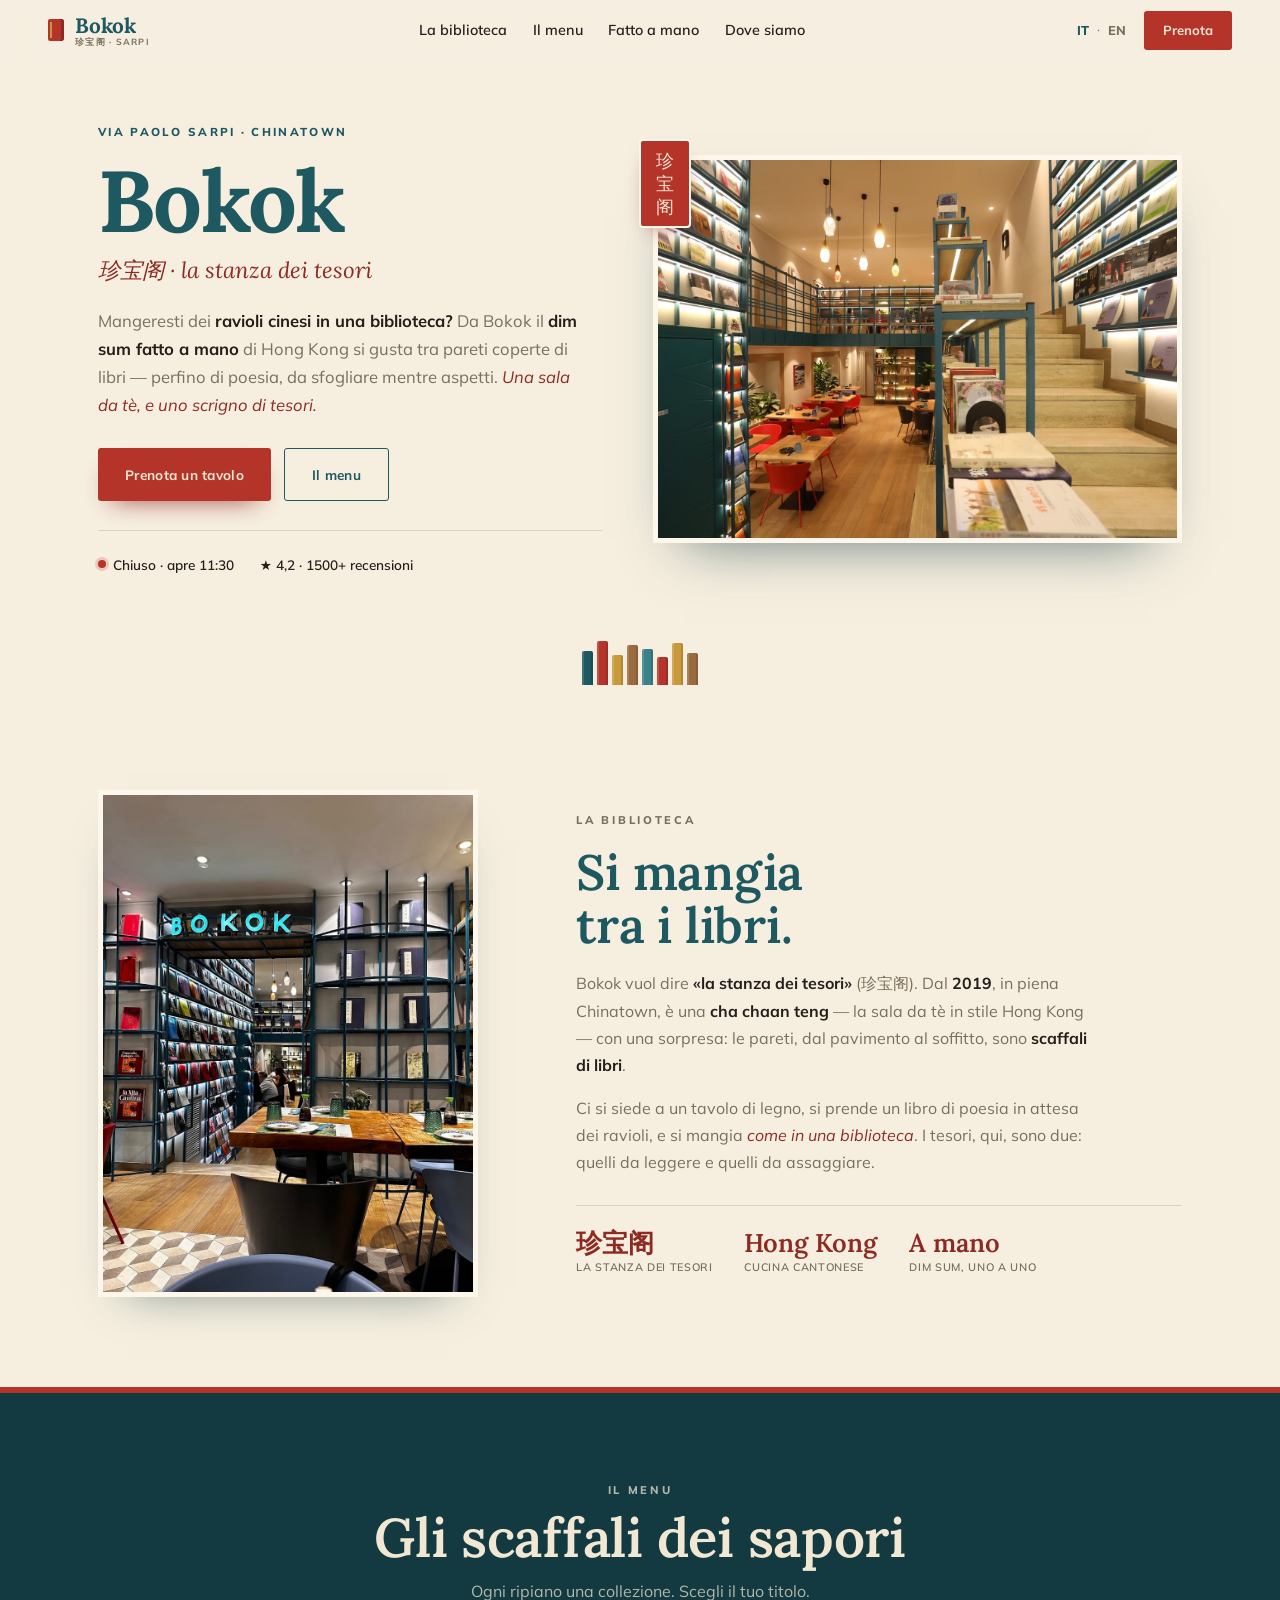
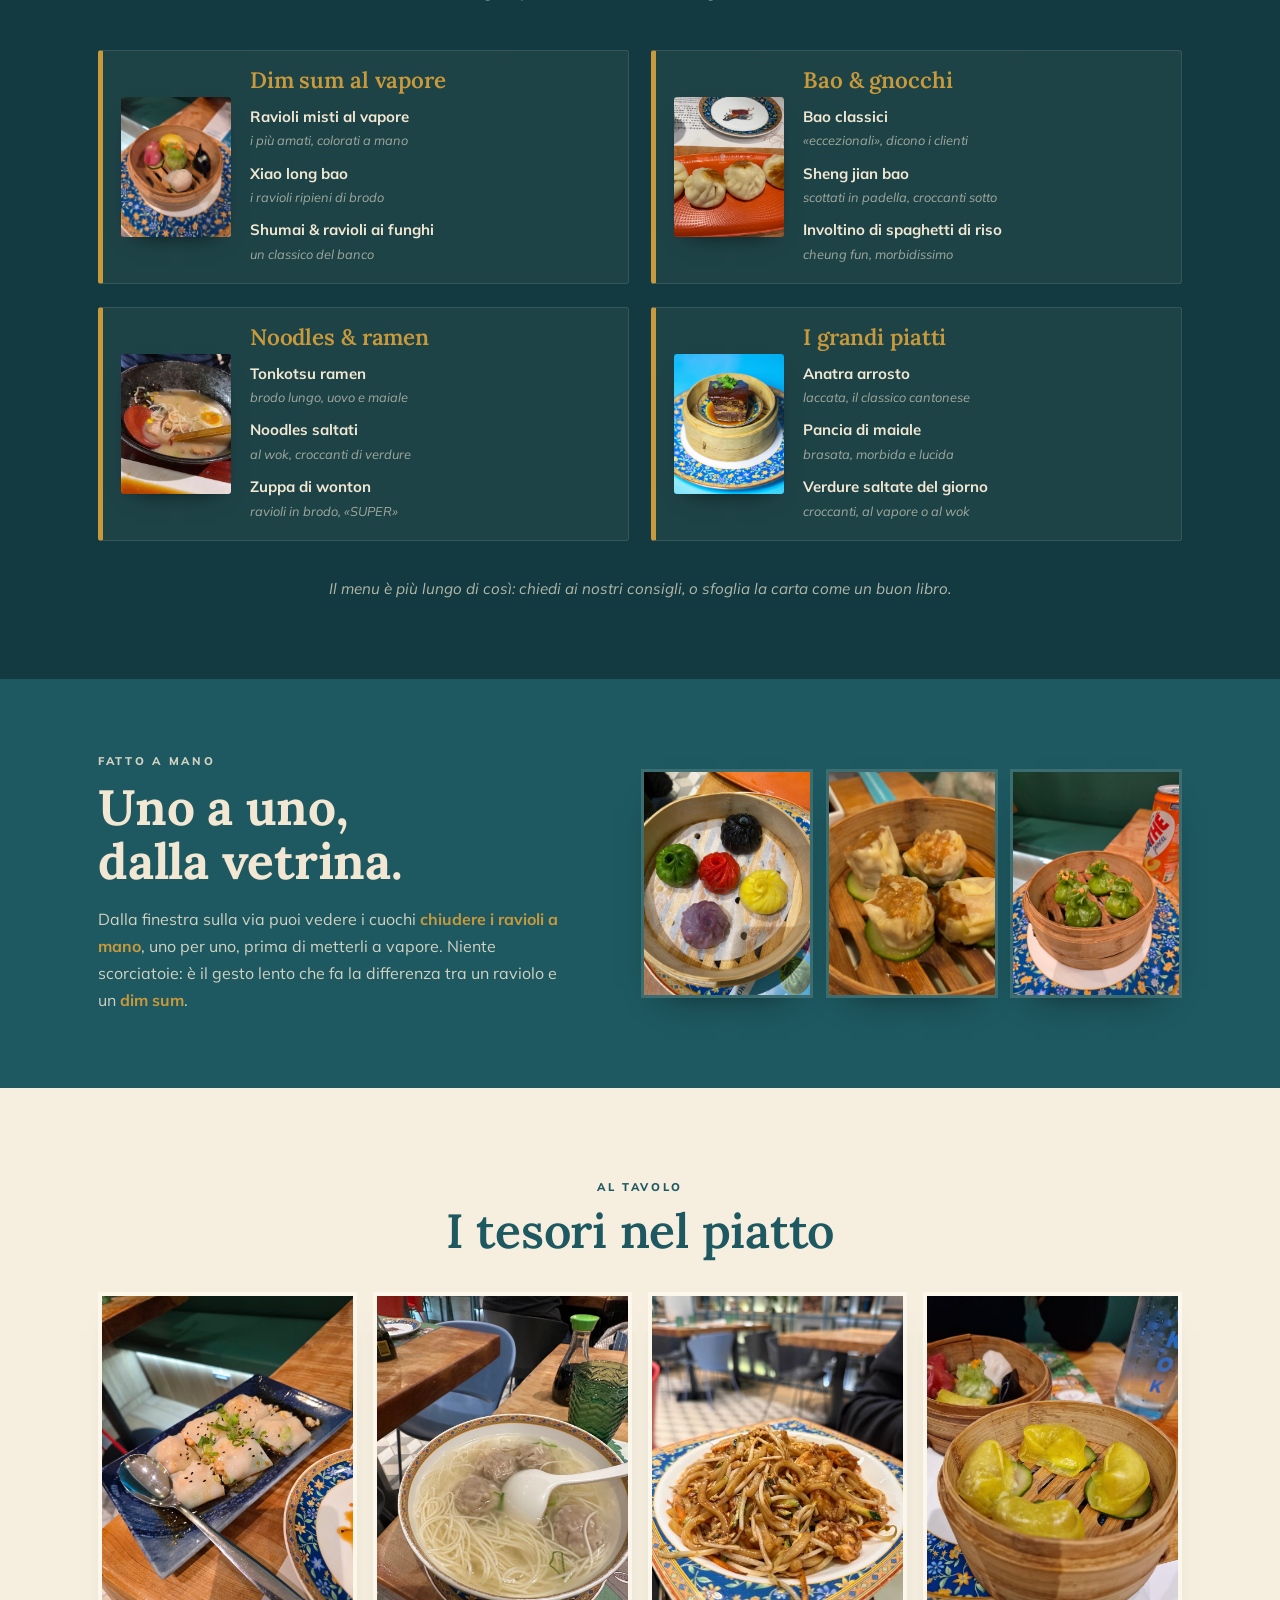
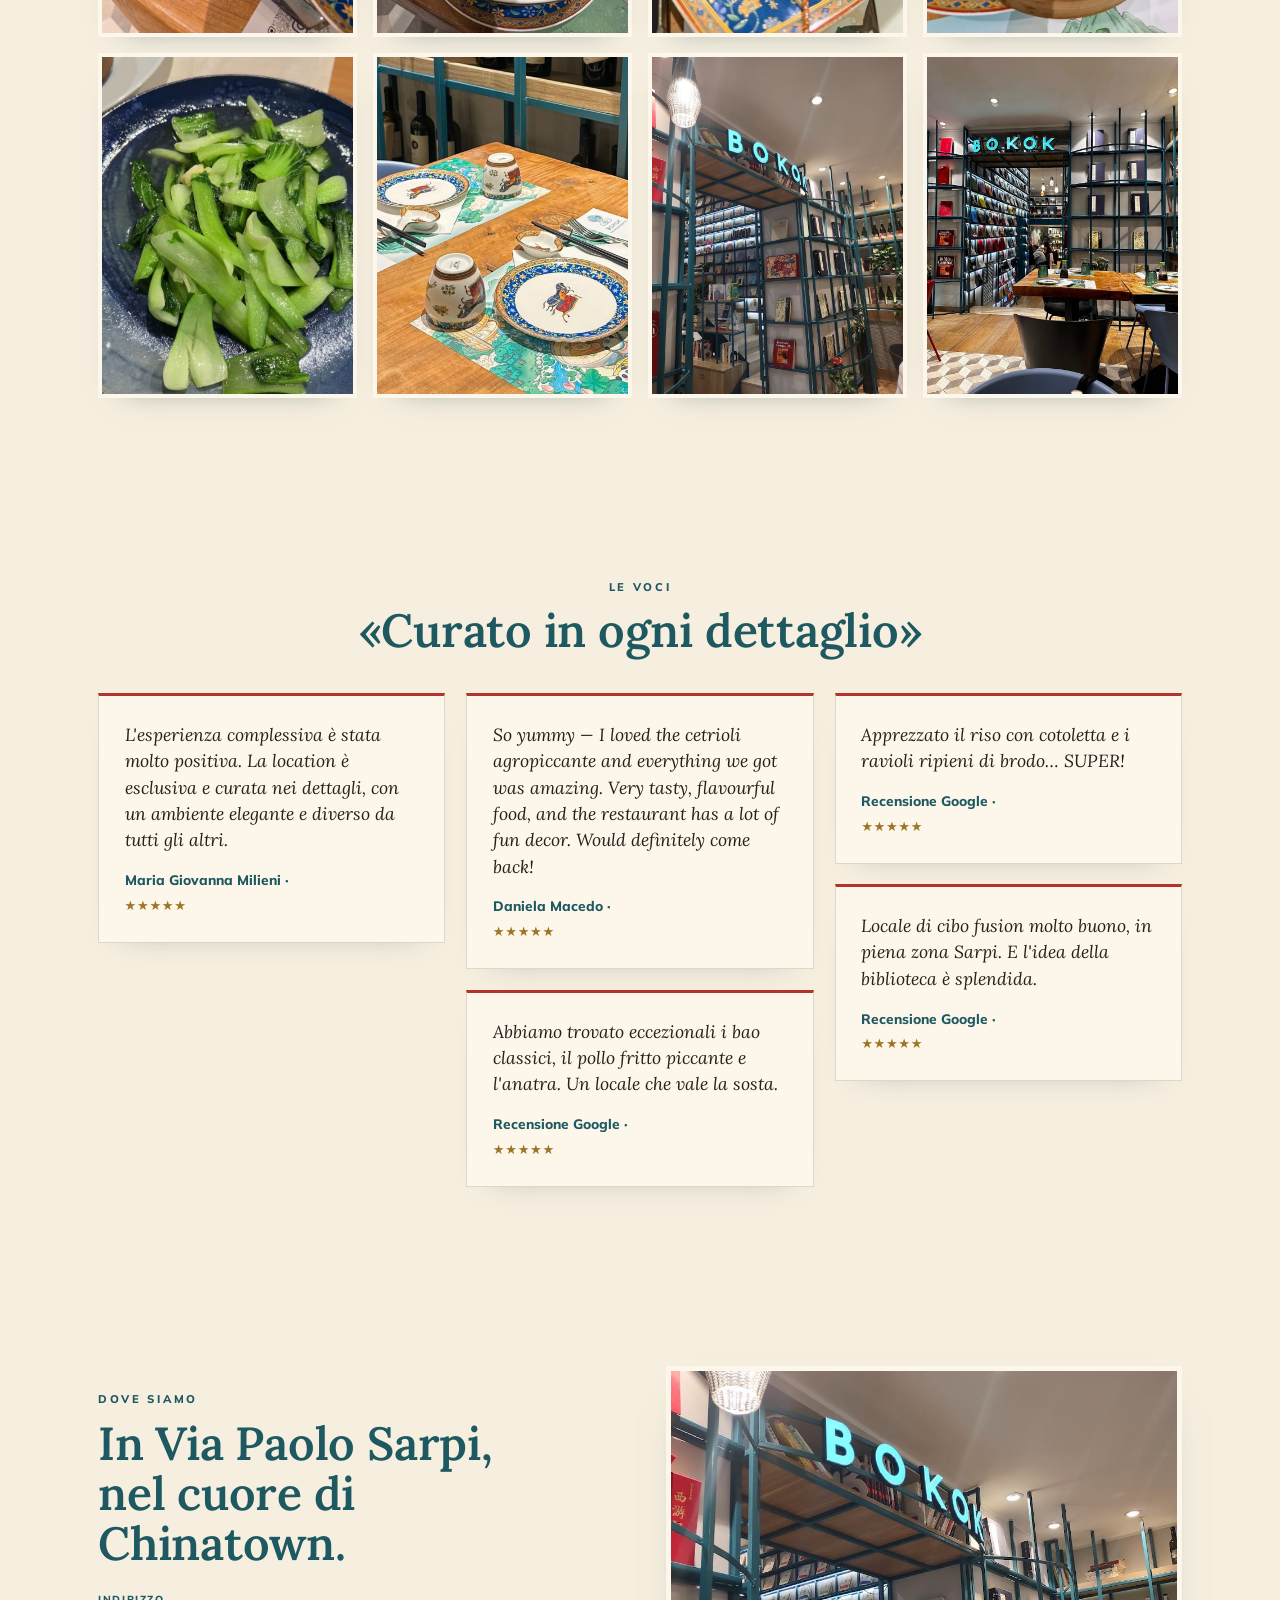
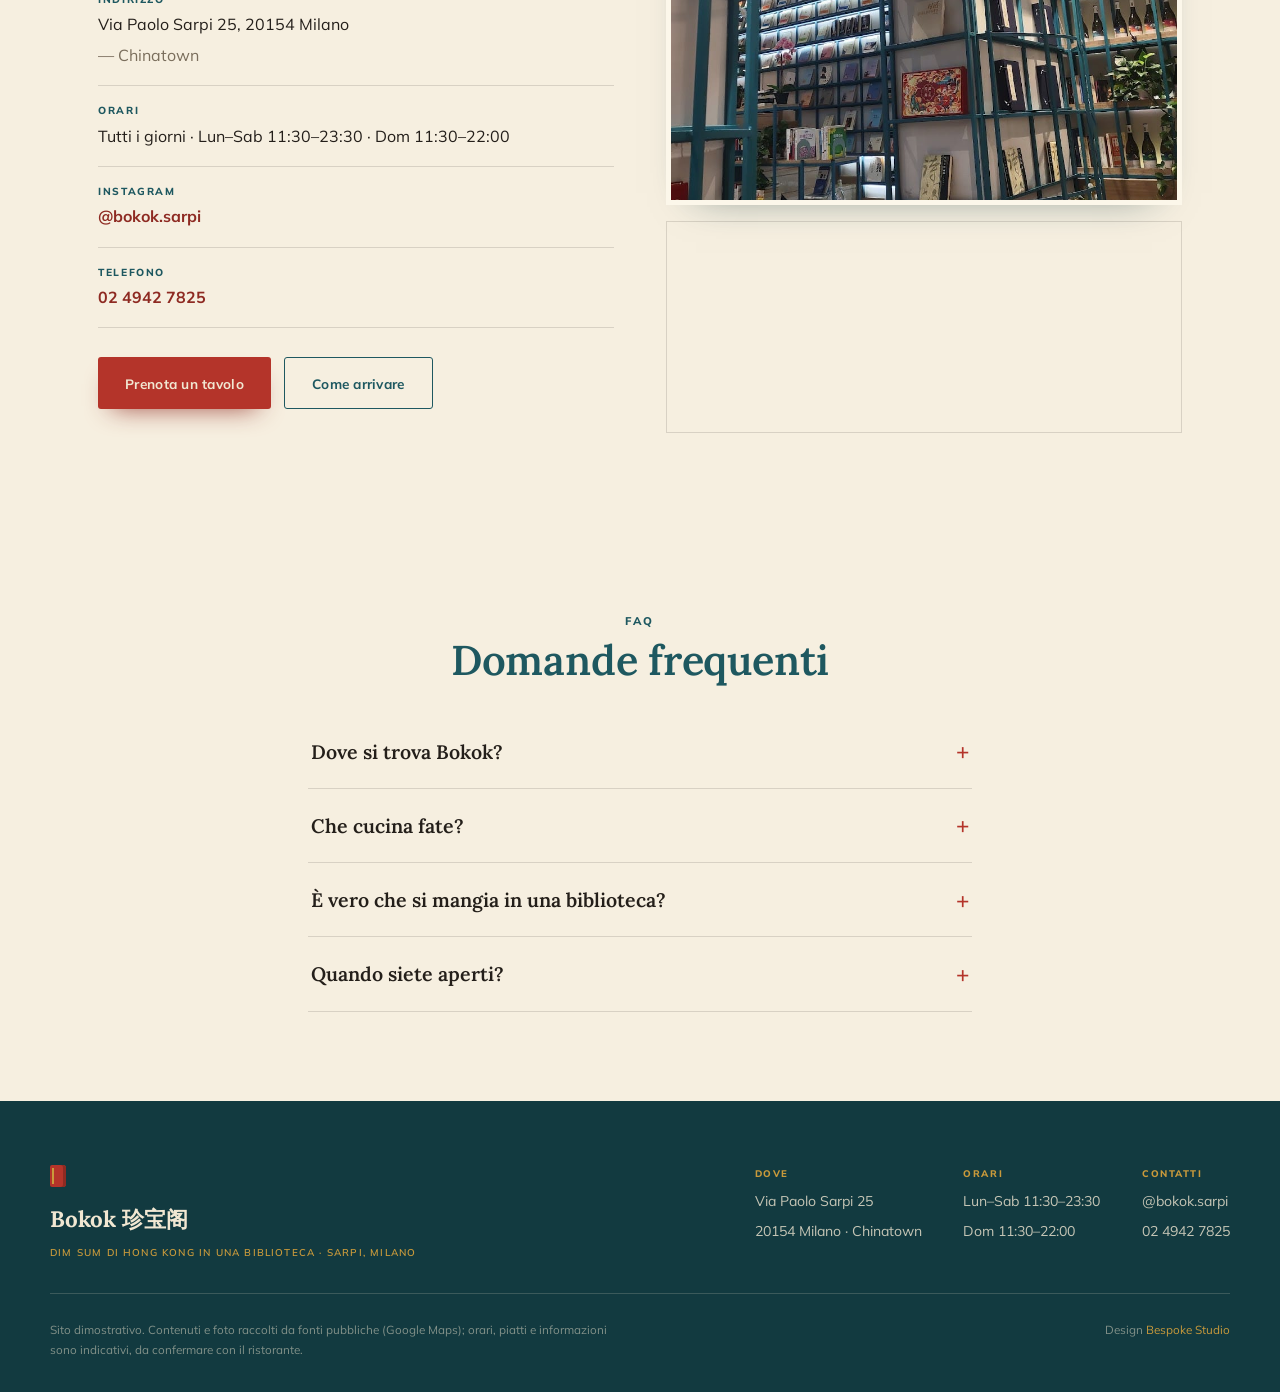
==== index.html @ e4d0f1ed "Bokok — Hong Kong dim sum in a library, Sarpi Chinatown" ====
<!DOCTYPE html>
<html lang="it">
<head>
<meta charset="UTF-8" />
<meta name="viewport" content="width=device-width, initial-scale=1.0" />
<title>Bokok — dim sum di Hong Kong in una biblioteca · Milano Sarpi</title>
<meta name="description" content="Bokok, la stanza dei tesori (珍宝阁): dim sum fatto a mano di Hong Kong in una biblioteca, in Via Paolo Sarpi 25, a Milano. Ravioli al vapore, bao, noodles, ramen, anatra arrosto e i grandi classici cantonesi, tra pareti di libri. Cha chaan teng in Chinatown." />
<link rel="canonical" href="https://rotenzark.github.io/bokok/" />
<meta name="theme-color" content="#1E5860" />
<meta property="og:type" content="restaurant.restaurant" />
<meta property="og:site_name" content="Bokok" />
<meta property="og:title" content="Bokok — dim sum di Hong Kong in una biblioteca" />
<meta property="og:description" content="La stanza dei tesori (珍宝阁): dim sum fatto a mano di Hong Kong tra pareti di libri, in Via Paolo Sarpi, Milano. Ravioli al vapore, bao, noodles, ramen." />
<meta property="og:image" content="https://rotenzark.github.io/bokok/img/og-image.jpg" />
<meta property="og:url" content="https://rotenzark.github.io/bokok/" />
<meta property="og:locale" content="it_IT" />
<meta property="og:locale:alternate" content="en_US" />
<meta name="twitter:card" content="summary_large_image" />
<meta name="twitter:title" content="Bokok — Sarpi, Milano" />
<meta name="twitter:description" content="Dim sum fatto a mano di Hong Kong in una biblioteca. Via Paolo Sarpi, Milano." />
<meta name="twitter:image" content="https://rotenzark.github.io/bokok/img/og-image.jpg" />
<link rel="icon" href="img/favicon.svg" type="image/svg+xml" />
<link rel="icon" href="img/favicon-32.png" sizes="32x32" type="image/png" />
<link rel="apple-touch-icon" href="img/apple-touch-icon.png" />
<link rel="preconnect" href="https://fonts.googleapis.com" />
<link rel="preconnect" href="https://fonts.gstatic.com" crossorigin />
<link href="https://fonts.googleapis.com/css2?family=Lora:ital,wght@0,400;0,500;0,600;0,700;1,400;1,500&family=Mulish:ital,wght@0,400;0,500;0,600;0,700;0,800;1,400&display=swap" rel="stylesheet" />
<link rel="stylesheet" href="css/styles.css?v=1" />
<script type="application/ld+json">
{
  "@context": "https://schema.org", "@type": "Restaurant",
  "name": "Bokok",
  "description": "Cha chaan teng — sala da tè in stile Hong Kong — nel cuore di Chinatown a Milano: dim sum fatto a mano, ravioli al vapore, bao, noodles, ramen, anatra arrosto e classici cantonesi, serviti in una sala-biblioteca con le pareti coperte di libri.",
  "url": "https://rotenzark.github.io/bokok/",
  "telephone": "+39024942 7825", "priceRange": "€€",
  "servesCuisine": ["Cantonese", "Hong Kong", "Cinese", "Dim sum"],
  "image": "https://rotenzark.github.io/bokok/img/biblioteca.jpg",
  "address": { "@type": "PostalAddress", "streetAddress": "Via Paolo Sarpi 25", "addressLocality": "Milano", "postalCode": "20154", "addressCountry": "IT" },
  "geo": { "@type": "GeoCoordinates", "latitude": 45.4813545, "longitude": 9.1761329 },
  "aggregateRating": { "@type": "AggregateRating", "ratingValue": "4.2", "reviewCount": "1537" },
  "foundingDate": "2019",
  "openingHoursSpecification": [
    { "@type": "OpeningHoursSpecification", "dayOfWeek": ["Monday","Tuesday","Wednesday","Thursday","Friday","Saturday"], "opens": "11:30", "closes": "23:30" },
    { "@type": "OpeningHoursSpecification", "dayOfWeek": "Sunday", "opens": "11:30", "closes": "22:00" }
  ],
  "sameAs": ["https://www.instagram.com/bokok.sarpi/", "https://www.facebook.com/bokok.sarpi/"]
}
</script>
<script type="application/ld+json">
{
  "@context": "https://schema.org", "@type": "FAQPage",
  "mainEntity": [
    { "@type": "Question", "name": "Dove si trova Bokok?", "acceptedAnswer": { "@type": "Answer", "text": "In Via Paolo Sarpi 25, nel cuore di Chinatown a Milano. La sala è una biblioteca: le pareti sono coperte di libri." } },
    { "@type": "Question", "name": "Che cucina fate?", "acceptedAnswer": { "@type": "Answer", "text": "Cucina di Hong Kong e cantonese: dim sum fatto a mano, ravioli al vapore, bao, noodles, ramen, involtini di spaghetti di riso, anatra arrosto e i grandi classici." } },
    { "@type": "Question", "name": "È vero che si mangia in una biblioteca?", "acceptedAnswer": { "@type": "Answer", "text": "Sì: Bokok è «la stanza dei tesori» (珍宝阁), una sala da tè in stile Hong Kong con le pareti coperte di libri, anche di poesia, da sfogliare mentre si aspetta." } },
    { "@type": "Question", "name": "Quando siete aperti?", "acceptedAnswer": { "@type": "Answer", "text": "Tutti i giorni con orario continuato: da lunedì a sabato 11:30–23:30, domenica 11:30–22:00. Si può prenotare." } }
  ]
}
</script>
</head>
<body>

<div id="intro" aria-hidden="true">
  <div class="intro-mark">
    <span class="spines" aria-hidden="true"><i></i><i></i><i></i><i></i><i></i></span>
    <span class="intro-name">Bokok</span>
    <span class="intro-sub">珍宝阁 · la stanza dei tesori</span>
  </div>
  <button id="intro-skip" data-i18n="intro.skip">Entra →</button>
</div>

<header id="site-header">
  <a href="#top" class="brand" aria-label="Bokok — home">
    <span class="brand-book" aria-hidden="true"></span>
    <span class="brand-txt"><b>Bokok</b><i data-i18n="brand.sub">珍宝阁 · Sarpi</i></span>
  </a>
  <nav class="nav" aria-label="Navigazione">
    <a href="#storia" data-i18n="nav.storia">La biblioteca</a>
    <a href="#menu" data-i18n="nav.menu">Il menu</a>
    <a href="#mano" data-i18n="nav.mano">Fatto a mano</a>
    <a href="#dove" data-i18n="nav.dove">Dove siamo</a>
  </nav>
  <div class="head-actions">
    <div class="lang" role="group" aria-label="Lingua"><button data-lang="it" class="active">IT</button><span>·</span><button data-lang="en">EN</button></div>
    <a class="btn-book" href="tel:+390249427825"><span data-i18n="cta.book">Prenota</span></a>
    <button id="burger" aria-label="Menu" aria-expanded="false"><span></span><span></span><span></span></button>
  </div>
</header>

<!-- HERO -->
<section id="top" class="hero">
  <div class="hero-copy">
    <p class="eyebrow reveal" data-i18n="hero.eyebrow">Via Paolo Sarpi · Chinatown</p>
    <h1 class="hero-title reveal reveal-d1">Bokok</h1>
    <p class="hero-tag reveal reveal-d1" data-i18n="hero.tag">珍宝阁 · la stanza dei tesori</p>
    <p class="hero-sub reveal reveal-d2" data-i18n="hero.sub">Mangeresti dei <b>ravioli cinesi in una biblioteca?</b> Da Bokok il <b>dim sum fatto a mano</b> di Hong Kong si gusta tra pareti coperte di libri — perfino di poesia, da sfogliare mentre aspetti. <em>Una sala da tè, e uno scrigno di tesori.</em></p>
    <div class="hero-cta reveal reveal-d3">
      <a class="btn btn-solid" href="tel:+390249427825" data-i18n="hero.cta1">Prenota un tavolo</a>
      <a class="btn btn-line" href="#menu" data-i18n="hero.cta2">Il menu</a>
    </div>
    <div class="hero-facts reveal reveal-d3">
      <span class="hf-live"><span id="live-dot"></span> <span id="live-text" data-i18n="hero.live">Controllo orari…</span></span>
      <span data-i18n="hero.f2">★ 4,2 · 1500+ recensioni</span>
    </div>
  </div>
  <div class="hero-media reveal reveal-d2">
    <figure class="hero-photo"><img src="img/biblioteca.jpg" alt="La sala-biblioteca di Bokok, con le pareti coperte di libri" width="1600" height="1067" fetchpriority="high" /></figure>
    <span class="hero-seal" aria-hidden="true">珍<br>宝<br>阁</span>
  </div>
</section>

<div class="spine-rule" aria-hidden="true"><i style="--c:var(--teal);--h:34px"></i><i style="--c:var(--red);--h:44px"></i><i style="--c:var(--gold);--h:30px"></i><i style="--c:var(--wood);--h:40px"></i><i style="--c:var(--teal-lt);--h:36px"></i><i style="--c:var(--red);--h:28px"></i><i style="--c:var(--gold);--h:42px"></i><i style="--c:var(--wood);--h:32px"></i></div>

<!-- STORIA -->
<section id="storia" class="section storia">
  <figure class="storia-photo reveal"><img src="img/sala.jpg" alt="Gli scaffali di libri della sala Bokok" width="900" height="1200" loading="lazy" /></figure>
  <div class="storia-copy reveal reveal-d1">
    <p class="kicker" data-i18n="storia.kicker">La biblioteca</p>
    <h2 data-i18n="storia.h2">Si mangia<br>tra i libri.</h2>
    <p data-i18n="storia.p1">Bokok vuol dire <b>«la stanza dei tesori»</b> (珍宝阁). Dal <b>2019</b>, in piena Chinatown, è una <b>cha chaan teng</b> — la sala da tè in stile Hong Kong — con una sorpresa: le pareti, dal pavimento al soffitto, sono <b>scaffali di libri</b>.</p>
    <p data-i18n="storia.p2">Ci si siede a un tavolo di legno, si prende un libro di poesia in attesa dei ravioli, e si mangia <em>come in una biblioteca</em>. I tesori, qui, sono due: quelli da leggere e quelli da assaggiare.</p>
    <div class="storia-stats">
      <div class="stat"><b>珍宝阁</b><span data-i18n="storia.s1">la stanza dei tesori</span></div>
      <div class="stat"><b data-i18n="storia.s2b">Hong Kong</b><span data-i18n="storia.s2">cucina cantonese</span></div>
      <div class="stat"><b data-i18n="storia.s3b">A mano</b><span data-i18n="storia.s3">dim sum, uno a uno</span></div>
    </div>
  </div>
</section>

<!-- IL MENU · signature bookshelf -->
<section id="menu" class="menu">
  <div class="menu-inner">
    <div class="menu-head reveal">
      <p class="kicker kicker-cream" data-i18n="menu.kicker">Il menu</p>
      <h2 data-i18n="menu.h2">Gli scaffali dei sapori</h2>
      <p data-i18n="menu.sub">Ogni ripiano una collezione. Scegli il tuo titolo.</p>
    </div>
    <div class="shelf-grid">
      <article class="shelf reveal">
        <div class="shelf-photo"><img src="img/dimsum-color.jpg" alt="Dim sum colorati al vapore" width="900" height="1200" loading="lazy" /></div>
        <div class="shelf-body">
          <h3 data-i18n="sh.1t">Dim sum al vapore</h3>
          <ul>
            <li><b data-i18n="sh.1a">Ravioli misti al vapore</b><span data-i18n="sh.1ap">i più amati, colorati a mano</span></li>
            <li><b data-i18n="sh.1b">Xiao long bao</b><span data-i18n="sh.1bp">i ravioli ripieni di brodo</span></li>
            <li><b data-i18n="sh.1c">Shumai &amp; ravioli ai funghi</b><span data-i18n="sh.1cp">un classico del banco</span></li>
          </ul>
        </div>
      </article>
      <article class="shelf reveal reveal-d1">
        <div class="shelf-photo"><img src="img/shengjian.jpg" alt="Bao e gnocchi scottati in padella" width="1600" height="1200" loading="lazy" /></div>
        <div class="shelf-body">
          <h3 data-i18n="sh.2t">Bao &amp; gnocchi</h3>
          <ul>
            <li><b data-i18n="sh.2a">Bao classici</b><span data-i18n="sh.2ap">«eccezionali», dicono i clienti</span></li>
            <li><b data-i18n="sh.2b">Sheng jian bao</b><span data-i18n="sh.2bp">scottati in padella, croccanti sotto</span></li>
            <li><b data-i18n="sh.2c">Involtino di spaghetti di riso</b><span data-i18n="sh.2cp">cheung fun, morbidissimo</span></li>
          </ul>
        </div>
      </article>
      <article class="shelf reveal reveal-d2">
        <div class="shelf-photo"><img src="img/ramen.jpg" alt="Tonkotsu ramen" width="675" height="1200" loading="lazy" /></div>
        <div class="shelf-body">
          <h3 data-i18n="sh.3t">Noodles &amp; ramen</h3>
          <ul>
            <li><b data-i18n="sh.3a">Tonkotsu ramen</b><span data-i18n="sh.3ap">brodo lungo, uovo e maiale</span></li>
            <li><b data-i18n="sh.3b">Noodles saltati</b><span data-i18n="sh.3bp">al wok, croccanti di verdure</span></li>
            <li><b data-i18n="sh.3c">Zuppa di wonton</b><span data-i18n="sh.3cp">ravioli in brodo, «SUPER»</span></li>
          </ul>
        </div>
      </article>
      <article class="shelf reveal reveal-d1">
        <div class="shelf-photo"><img src="img/panciamaiale.jpg" alt="Pancia di maiale" width="1600" height="1107" loading="lazy" /></div>
        <div class="shelf-body">
          <h3 data-i18n="sh.4t">I grandi piatti</h3>
          <ul>
            <li><b data-i18n="sh.4a">Anatra arrosto</b><span data-i18n="sh.4ap">laccata, il classico cantonese</span></li>
            <li><b data-i18n="sh.4b">Pancia di maiale</b><span data-i18n="sh.4bp">brasata, morbida e lucida</span></li>
            <li><b data-i18n="sh.4c">Verdure saltate del giorno</b><span data-i18n="sh.4cp">croccanti, al vapore o al wok</span></li>
          </ul>
        </div>
      </article>
    </div>
    <p class="menu-note" data-i18n="menu.note">Il menu è più lungo di così: chiedi ai nostri consigli, o sfoglia la carta come un buon libro.</p>
  </div>
</section>

<!-- FATTO A MANO -->
<section id="mano" class="mano">
  <div class="mano-inner">
    <div class="mano-copy reveal">
      <p class="kicker kicker-cream" data-i18n="mano.kicker">Fatto a mano</p>
      <h2 data-i18n="mano.h2">Uno a uno,<br>dalla vetrina.</h2>
      <p data-i18n="mano.p">Dalla finestra sulla via puoi vedere i cuochi <b>chiudere i ravioli a mano</b>, uno per uno, prima di metterli a vapore. Niente scorciatoie: è il gesto lento che fa la differenza tra un raviolo e un <b>dim sum</b>.</p>
    </div>
    <div class="mano-photos reveal reveal-d1">
      <figure><img src="img/xlb-color.jpg" alt="Xiao long bao colorati" width="900" height="1200" loading="lazy" /></figure>
      <figure><img src="img/shumai.jpg" alt="Shumai al vapore" width="1600" height="1200" loading="lazy" /></figure>
      <figure><img src="img/xlb-verde.jpg" alt="Ravioli verdi al vapore" width="900" height="1200" loading="lazy" /></figure>
    </div>
  </div>
</section>

<!-- GALLERY -->
<section id="gallery" class="section gallery">
  <div class="gallery-head reveal"><p class="kicker" data-i18n="gallery.kicker">Al tavolo</p><h2 data-i18n="gallery.h2">I tesori nel piatto</h2></div>
  <div class="gallery-grid">
    <figure class="g-item" data-full="img/cheungfun.jpg"><img src="img/cheungfun.jpg" alt="Involtino di spaghetti di riso" width="900" height="1200" loading="lazy" /></figure>
    <figure class="g-item" data-full="img/wonton.jpg"><img src="img/wonton.jpg" alt="Zuppa di wonton" width="900" height="1200" loading="lazy" /></figure>
    <figure class="g-item" data-full="img/noodles.jpg"><img src="img/noodles.jpg" alt="Noodles saltati" width="900" height="1200" loading="lazy" /></figure>
    <figure class="g-item" data-full="img/ravioli-gialli.jpg"><img src="img/ravioli-gialli.jpg" alt="Ravioli gialli al vapore" width="900" height="1200" loading="lazy" /></figure>
    <figure class="g-item" data-full="img/verdure.jpg"><img src="img/verdure.jpg" alt="Verdure saltate" width="675" height="1200" loading="lazy" /></figure>
    <figure class="g-item" data-full="img/tavola.jpg"><img src="img/tavola.jpg" alt="La tavola con la porcellana blu e bianca" width="1205" height="1185" loading="lazy" /></figure>
    <figure class="g-item" data-full="img/ingresso.jpg"><img src="img/ingresso.jpg" alt="L'ingresso di Bokok in Via Paolo Sarpi" width="900" height="1200" loading="lazy" /></figure>
    <figure class="g-item" data-full="img/sala.jpg"><img src="img/sala.jpg" alt="Gli scaffali di libri della sala" width="900" height="1200" loading="lazy" /></figure>
  </div>
</section>

<!-- RECENSIONI -->
<section id="recensioni" class="section recensioni">
  <div class="rev-head reveal"><p class="kicker" data-i18n="rev.kicker">Le voci</p><h2 data-i18n="rev.h2">«Curato in ogni dettaglio»</h2></div>
  <div class="rev-grid">
    <blockquote class="rev reveal"><p>L'esperienza complessiva è stata molto positiva. La location è esclusiva e curata nei dettagli, con un ambiente elegante e diverso da tutti gli altri.</p><cite>Maria Giovanna Milieni · <span>★★★★★</span></cite></blockquote>
    <blockquote class="rev reveal reveal-d1"><p>So yummy — I loved the cetrioli agropiccante and everything we got was amazing. Very tasty, flavourful food, and the restaurant has a lot of fun decor. Would definitely come back!</p><cite>Daniela Macedo · <span>★★★★★</span></cite></blockquote>
    <blockquote class="rev reveal reveal-d2"><p>Abbiamo trovato eccezionali i bao classici, il pollo fritto piccante e l'anatra. Un locale che vale la sosta.</p><cite data-i18n="rev.g1">Recensione Google · <span>★★★★★</span></cite></blockquote>
    <blockquote class="rev reveal"><p>Apprezzato il riso con cotoletta e i ravioli ripieni di brodo… SUPER!</p><cite data-i18n="rev.g2">Recensione Google · <span>★★★★★</span></cite></blockquote>
    <blockquote class="rev reveal reveal-d1"><p>Locale di cibo fusion molto buono, in piena zona Sarpi. E l'idea della biblioteca è splendida.</p><cite data-i18n="rev.g3">Recensione Google · <span>★★★★★</span></cite></blockquote>
  </div>
</section>

<!-- DOVE -->
<section id="dove" class="section dove">
  <div class="dove-grid">
    <div class="dove-info reveal">
      <p class="kicker" data-i18n="dove.kicker">Dove siamo</p>
      <h2 data-i18n="dove.h2">In Via Paolo Sarpi,<br>nel cuore di Chinatown.</h2>
      <ul class="dove-list">
        <li><b data-i18n="dove.addr">Indirizzo</b> Via Paolo Sarpi 25, 20154 Milano <span class="dim" data-i18n="dove.addr2">— Chinatown</span></li>
        <li><b data-i18n="dove.hours">Orari</b> <span data-i18n="dove.hoursv">Tutti i giorni · Lun–Sab 11:30–23:30 · Dom 11:30–22:00</span></li>
        <li><b data-i18n="dove.social">Instagram</b> <a href="https://www.instagram.com/bokok.sarpi/" target="_blank" rel="noopener">@bokok.sarpi</a></li>
        <li><b data-i18n="dove.phone">Telefono</b> <a href="tel:+390249427825">02 4942 7825</a></li>
      </ul>
      <div class="dove-cta">
        <a class="btn btn-solid" href="tel:+390249427825" data-i18n="dove.call">Prenota un tavolo</a>
        <a class="btn btn-line" href="https://www.google.com/maps/dir/?api=1&destination=Bokok+Via+Paolo+Sarpi+25+Milano" target="_blank" rel="noopener" data-i18n="dove.route">Come arrivare</a>
      </div>
    </div>
    <div class="dove-side reveal">
      <figure class="dove-photo"><img src="img/ingresso.jpg" alt="L'ingresso di Bokok" width="900" height="1200" loading="lazy" /></figure>
      <div class="dove-map"><iframe title="Mappa Bokok" src="https://www.google.com/maps?q=Bokok+Via+Paolo+Sarpi+25+Milano&output=embed" loading="lazy" referrerpolicy="no-referrer-when-downgrade"></iframe></div>
    </div>
  </div>
</section>

<!-- FAQ -->
<section id="faq" class="section faq">
  <div class="faq-head reveal"><p class="kicker">FAQ</p><h2 data-i18n="faq.h2">Domande frequenti</h2></div>
  <div class="faq-list reveal">
    <details><summary data-i18n="faq.q1">Dove si trova Bokok?</summary><p data-i18n="faq.a1">In Via Paolo Sarpi 25, nel cuore di Chinatown a Milano. La sala è una biblioteca: le pareti sono coperte di libri.</p></details>
    <details><summary data-i18n="faq.q2">Che cucina fate?</summary><p data-i18n="faq.a2">Cucina di Hong Kong e cantonese: dim sum fatto a mano, ravioli al vapore, bao, noodles, ramen, involtini di spaghetti di riso, anatra arrosto e i grandi classici.</p></details>
    <details><summary data-i18n="faq.q3">È vero che si mangia in una biblioteca?</summary><p data-i18n="faq.a3">Sì: Bokok è «la stanza dei tesori» (珍宝阁), una sala da tè in stile Hong Kong con le pareti coperte di libri, anche di poesia, da sfogliare mentre si aspetta.</p></details>
    <details><summary data-i18n="faq.q4">Quando siete aperti?</summary><p data-i18n="faq.a4">Tutti i giorni con orario continuato: da lunedì a sabato 11:30–23:30, domenica 11:30–22:00. Si può prenotare.</p></details>
  </div>
</section>

<footer id="site-footer">
  <div class="foot-main">
    <div class="foot-brand"><span class="brand-book" aria-hidden="true"></span><b>Bokok 珍宝阁</b><i data-i18n="foot.sub">Dim sum di Hong Kong in una biblioteca · Sarpi, Milano</i></div>
    <div class="foot-cols">
      <div><b data-i18n="foot.where">Dove</b><span>Via Paolo Sarpi 25</span><span>20154 Milano · Chinatown</span></div>
      <div><b data-i18n="foot.hours">Orari</b><span data-i18n="foot.hours2">Lun–Sab 11:30–23:30</span><span data-i18n="foot.hours3">Dom 11:30–22:00</span></div>
      <div><b data-i18n="foot.contact">Contatti</b><a href="https://www.instagram.com/bokok.sarpi/" target="_blank" rel="noopener">@bokok.sarpi</a><a href="tel:+390249427825">02 4942 7825</a></div>
    </div>
  </div>
  <div class="foot-bottom">
    <p data-i18n="foot.disclaimer">Sito dimostrativo. Contenuti e foto raccolti da fonti pubbliche (Google Maps); orari, piatti e informazioni sono indicativi, da confermare con il ristorante.</p>
    <p class="foot-credit">Design <a href="https://bespokestud.io" target="_blank" rel="noopener">Bespoke Studio</a></p>
  </div>
</footer>

<nav class="action-bar" aria-label="Azioni rapide">
  <a href="tel:+390249427825"><span data-i18n="ab.call">Prenota</span></a>
  <a href="#menu"><span data-i18n="ab.menu">Il menu</span></a>
  <a href="https://www.google.com/maps/dir/?api=1&destination=Bokok+Via+Paolo+Sarpi+25+Milano" target="_blank" rel="noopener"><span data-i18n="ab.route">Indicazioni</span></a>
</nav>

<div id="lightbox" aria-hidden="true"><button id="lb-close" aria-label="Chiudi">✕</button><img id="lb-img" src="" alt="" /></div>
<script src="js/main.js?v=1"></script>
</body>
</html>
---- css/styles.css ----
/* ===== BOKOK · styles.css ===== */
:root{
  --teal:#1E5860; --teal-deep:#123A40; --teal-lt:#3B8189; --teal-soft:#D3E2E1;
  --red:#B4342A; --red-deep:#8E2A22;
  --paper:#F6EFE0; --cream:#F1E7D2; --card:#FCF7EA;
  --wood:#9A6B3F; --gold:#C99A3B; --gold-deep:#9E7526;
  --ink:#241F1A; --muted:#7A6E5C; --line:rgba(36,31,26,.14);
  --disp:'Lora',Georgia,serif;
  --sans:'Mulish',system-ui,-apple-system,sans-serif;
  --wrap:1180px;
}
*{margin:0;padding:0;box-sizing:border-box}
html{scroll-behavior:smooth;overflow-x:clip;-webkit-text-size-adjust:100%}
body{font-family:var(--sans);background:var(--paper);color:var(--ink);line-height:1.7;-webkit-font-smoothing:antialiased;overflow-x:clip}
img{max-width:100%;display:block}
a{color:inherit;text-decoration:none}
h1,h2,h3{font-family:var(--disp);font-weight:600;line-height:1.08;letter-spacing:-.005em}
em{font-style:italic;color:var(--red-deep)}
.section{padding:clamp(3.2rem,7vw,6rem) clamp(1.15rem,5vw,3rem);max-width:var(--wrap);margin:0 auto;overflow-x:clip}
.kicker{font-family:var(--sans);font-size:.7rem;font-weight:800;letter-spacing:.24em;text-transform:uppercase;color:var(--teal)}
.kicker-cream{color:var(--gold)}
.eyebrow{font-family:var(--sans);font-size:.72rem;font-weight:800;letter-spacing:.2em;text-transform:uppercase;color:var(--teal)}

/* BOOK-SPINE motif (signature) */
.spine-rule{max-width:var(--wrap);margin:0 auto;display:flex;align-items:flex-end;justify-content:center;gap:4px;padding:1rem clamp(1.15rem,5vw,3rem);height:64px}
.spine-rule i{display:block;width:11px;height:var(--h,36px);background:var(--c,var(--teal));border-radius:2px 2px 0 0;box-shadow:inset -2px 0 0 rgba(0,0,0,.12),inset 2px 0 0 rgba(255,255,255,.15)}
.spines{display:inline-flex;align-items:flex-end;gap:3px;height:34px}
.spines i{display:block;width:8px;border-radius:2px 2px 0 0}
.spines i:nth-child(1){height:26px;background:var(--teal)}
.spines i:nth-child(2){height:34px;background:var(--red)}
.spines i:nth-child(3){height:22px;background:var(--gold)}
.spines i:nth-child(4){height:30px;background:var(--wood)}
.spines i:nth-child(5){height:28px;background:var(--teal-lt)}
.brand-book{flex:none;width:16px;height:22px;background:var(--red);border-radius:2px 3px 3px 2px;position:relative;box-shadow:inset -3px 0 0 var(--red-deep)}
.brand-book::after{content:"";position:absolute;left:2px;top:3px;bottom:3px;width:1.5px;background:var(--gold)}

/* buttons */
.btn{display:inline-flex;align-items:center;gap:.5rem;font-family:var(--sans);font-weight:700;font-size:.85rem;letter-spacing:.02em;padding:.85rem 1.7rem;border-radius:3px;transition:transform .18s,background .18s,color .18s,box-shadow .18s;cursor:pointer;white-space:nowrap}
.btn-solid{background:var(--red);color:var(--cream);box-shadow:0 12px 26px -14px rgba(142,42,34,.9)}
.btn-solid:hover{background:var(--red-deep);transform:translateY(-2px)}
.btn-line{border:1.5px solid var(--teal);color:var(--teal)}
.btn-line:hover{background:var(--teal);color:var(--cream);transform:translateY(-2px)}

/* ===== INTRO ===== */
#intro{position:fixed;inset:0;z-index:120;background:var(--teal-deep);display:flex;flex-direction:column;align-items:center;justify-content:center;gap:1rem;transition:opacity .7s ease,visibility .7s}
#intro.done{opacity:0;visibility:hidden}
.intro-mark{display:flex;flex-direction:column;align-items:center;gap:.5rem;animation:fadeUp .8s ease both;text-align:center}
.intro-mark .spines{height:44px;margin-bottom:.4rem}
.intro-mark .spines i{width:10px}
.intro-mark .spines i:nth-child(1){height:34px}.intro-mark .spines i:nth-child(2){height:44px}.intro-mark .spines i:nth-child(3){height:28px}.intro-mark .spines i:nth-child(4){height:40px}.intro-mark .spines i:nth-child(5){height:36px}
.intro-name{font-family:var(--disp);font-weight:600;font-size:clamp(2.4rem,7vw,3.8rem);color:var(--cream)}
.intro-sub{font-family:var(--sans);font-size:.76rem;font-weight:600;letter-spacing:.18em;text-transform:uppercase;color:var(--gold)}
#intro-skip{margin-top:.5rem;background:none;border:1px solid rgba(241,231,210,.4);color:var(--cream);padding:.5rem 1.3rem;border-radius:3px;font-family:var(--sans);font-weight:600;font-size:.84rem;cursor:pointer;transition:background .2s}
#intro-skip:hover{background:rgba(241,231,210,.12)}
@keyframes fadeUp{from{opacity:0;transform:translateY(12px)}to{opacity:1;transform:none}}

/* ===== HEADER ===== */
#site-header{position:sticky;top:0;z-index:90;display:flex;align-items:center;justify-content:space-between;gap:1rem;padding:.7rem clamp(1.15rem,5vw,3rem);background:rgba(246,239,224,.94);backdrop-filter:blur(11px);border-bottom:1px solid transparent;transition:border-color .3s}
#site-header.scrolled{border-color:var(--line)}
.brand{display:flex;align-items:center;gap:.7rem}
.brand-txt{display:flex;flex-direction:column;line-height:1.05}
.brand-txt b{font-family:var(--disp);font-size:1.3rem;font-weight:700;color:var(--teal)}
.brand-txt i{font-family:var(--sans);font-style:normal;font-size:.56rem;font-weight:700;letter-spacing:.14em;text-transform:uppercase;color:var(--muted)}
.nav{display:flex;gap:1.6rem}
.nav a{font-size:.9rem;font-weight:600;color:var(--ink);position:relative;padding:.2rem 0}
.nav a::after{content:"";position:absolute;left:0;bottom:-2px;width:0;height:2px;background:var(--red);transition:width .25s}
.nav a:hover::after{width:100%}
.head-actions{display:flex;align-items:center;gap:.9rem}
.lang{display:flex;align-items:center;gap:.3rem;font-size:.8rem;color:var(--muted)}
.lang button{background:none;border:none;font-family:var(--sans);font-weight:800;font-size:.8rem;color:var(--muted);cursor:pointer;padding:.1rem .2rem}
.lang button.active{color:var(--teal)}
.btn-book{background:var(--red);color:var(--cream);padding:.5rem 1.2rem;border-radius:3px;font-family:var(--sans);font-size:.82rem;font-weight:700;transition:background .2s,transform .2s}
.btn-book:hover{background:var(--red-deep);transform:translateY(-1px)}
#burger{display:none;flex-direction:column;gap:5px;background:none;border:none;cursor:pointer;padding:.3rem}
#burger span{width:23px;height:2px;background:var(--ink);transition:.3s}
#burger[aria-expanded="true"] span:nth-child(1){transform:translateY(7px) rotate(45deg)}
#burger[aria-expanded="true"] span:nth-child(2){opacity:0}
#burger[aria-expanded="true"] span:nth-child(3){transform:translateY(-7px) rotate(-45deg)}

/* ===== HERO ===== */
.hero{max-width:var(--wrap);margin:0 auto;padding:clamp(2rem,5vw,3.8rem) clamp(1.15rem,5vw,3rem);display:grid;grid-template-columns:1fr 1.05fr;gap:clamp(1.6rem,4vw,3.4rem);align-items:center}
.eyebrow{margin-bottom:1rem}
.hero-title{font-family:var(--disp);font-size:clamp(3.2rem,8vw,5.4rem);color:var(--teal);font-weight:700;letter-spacing:-.02em;line-height:1}
.hero-tag{font-family:var(--disp);font-style:italic;font-size:clamp(1.05rem,2.4vw,1.4rem);color:var(--red-deep);margin-top:.4rem}
.hero-sub{font-size:1.04rem;color:var(--muted);max-width:48ch;margin-top:1.1rem}
.hero-sub b{color:var(--ink);font-weight:700}
.hero-cta{display:flex;gap:.8rem;flex-wrap:wrap;margin-top:1.8rem}
.hero-facts{display:flex;gap:1.6rem;flex-wrap:wrap;margin-top:1.8rem;padding-top:1.4rem;border-top:1px solid var(--line);font-size:.85rem;font-weight:600}
.hf-live{display:inline-flex;align-items:center;gap:.45rem}
#live-dot{width:8px;height:8px;border-radius:50%;background:var(--muted);flex:none}
#live-dot.open{background:var(--teal);box-shadow:0 0 0 3px var(--teal-soft)}
#live-dot.closed{background:var(--red);box-shadow:0 0 0 3px rgba(180,52,42,.2)}
.hero-media{position:relative}
.hero-photo{overflow:hidden;aspect-ratio:3/2.2;box-shadow:0 28px 56px -32px rgba(18,58,64,.7);border:5px solid var(--card)}
.hero-photo img{width:100%;height:100%;object-fit:cover}
.hero-seal{position:absolute;left:-14px;top:-16px;width:52px;padding:.5rem 0;border-radius:4px;background:var(--red);color:var(--cream);font-family:var(--disp);font-size:1.15rem;text-align:center;line-height:1.25;box-shadow:0 10px 22px -12px rgba(142,42,34,.8);border:2px solid var(--card)}

/* ===== STORIA ===== */
.storia{display:grid;grid-template-columns:.82fr 1.18fr;gap:clamp(1.8rem,5vw,3.6rem);align-items:center}
.storia-photo{overflow:hidden;aspect-ratio:3/4;box-shadow:0 22px 46px -30px rgba(18,58,64,.6);border:5px solid var(--card);max-width:380px}
.storia-photo img{width:100%;height:100%;object-fit:cover}
.storia-copy h2{font-size:clamp(2rem,5vw,3.1rem);color:var(--teal);margin:.6rem 0 1.1rem}
.storia-copy p{color:var(--muted);margin-bottom:1rem;max-width:52ch}
.storia-copy b{color:var(--ink);font-weight:700}
.storia-stats{display:flex;gap:2rem;flex-wrap:wrap;margin-top:1.8rem;padding-top:1.5rem;border-top:1px solid var(--line)}
.storia-stats .stat{display:flex;flex-direction:column;gap:.15rem}
.storia-stats .stat b{font-family:var(--disp);font-weight:600;font-size:1.6rem;color:var(--red-deep);line-height:1}
.storia-stats .stat span{font-size:.68rem;font-weight:600;letter-spacing:.06em;text-transform:uppercase;color:var(--muted)}

/* ===== IL MENU (shelf signature) ===== */
.menu{background:var(--teal-deep);color:var(--cream);border-top:6px solid var(--red)}
.menu-inner{max-width:var(--wrap);margin:0 auto;padding:clamp(3rem,6vw,5rem) clamp(1.15rem,5vw,3rem)}
.menu-head{text-align:center;margin-bottom:2.8rem}
.menu-head h2{font-size:clamp(2.2rem,5.5vw,3.4rem);color:var(--cream);margin-top:.5rem}
.menu-head p{color:rgba(241,231,210,.72);max-width:44ch;margin:.7rem auto 0}
.shelf-grid{display:grid;grid-template-columns:1fr 1fr;gap:1.4rem}
.shelf{display:grid;grid-template-columns:auto 1fr;gap:1.2rem;background:rgba(241,231,210,.05);border:1px solid rgba(241,231,210,.12);border-left:5px solid var(--gold);border-radius:3px;padding:1.1rem;align-items:center}
.shelf-photo{width:110px;height:140px;flex:none;overflow:hidden;border-radius:3px;box-shadow:0 10px 22px -14px rgba(0,0,0,.8)}
.shelf-photo img{width:100%;height:100%;object-fit:cover;transition:transform .5s}
.shelf:hover .shelf-photo img{transform:scale(1.06)}
.shelf-body h3{font-family:var(--disp);font-size:1.4rem;color:var(--gold);margin-bottom:.7rem}
.shelf-body ul{list-style:none;display:flex;flex-direction:column;gap:.55rem}
.shelf-body li{display:flex;flex-direction:column;gap:.05rem}
.shelf-body b{font-family:var(--sans);font-weight:700;font-size:.94rem;color:var(--cream)}
.shelf-body span{font-size:.8rem;color:rgba(241,231,210,.62);font-style:italic}
.menu-note{text-align:center;margin-top:2.2rem;font-size:.95rem;color:rgba(241,231,210,.72);font-style:italic}

/* ===== FATTO A MANO ===== */
.mano{background:var(--teal)}
.mano-inner{max-width:var(--wrap);margin:0 auto;display:grid;grid-template-columns:.95fr 1.05fr;gap:clamp(1.8rem,5vw,3.4rem);align-items:center;padding:clamp(3rem,6vw,4.6rem) clamp(1.15rem,5vw,3rem)}
.mano-copy h2{font-family:var(--disp);font-size:clamp(2rem,5vw,3.1rem);color:var(--cream);margin:.6rem 0 1.1rem;font-weight:700}
.mano-copy p{color:rgba(241,231,210,.85);max-width:48ch}
.mano-copy b{color:var(--gold)}
.mano-photos{display:grid;grid-template-columns:repeat(3,1fr);gap:.8rem}
.mano-photos figure{overflow:hidden;aspect-ratio:3/4;box-shadow:0 16px 34px -24px rgba(0,0,0,.7);border:3px solid rgba(241,231,210,.14)}
.mano-photos img{width:100%;height:100%;object-fit:cover}

/* ===== GALLERY ===== */
.gallery-head{text-align:center;margin-bottom:2.2rem}
.gallery-head h2{font-size:clamp(2rem,5vw,3rem);color:var(--teal);margin-top:.5rem}
.gallery-grid{display:grid;grid-template-columns:repeat(4,1fr);gap:1rem}
.g-item{overflow:hidden;cursor:pointer;aspect-ratio:3/4;box-shadow:0 14px 30px -26px rgba(18,58,64,.6);border:4px solid var(--card)}
.g-item img{width:100%;height:100%;object-fit:cover;transition:transform .5s}
.g-item:hover img{transform:scale(1.05)}

/* ===== RECENSIONI ===== */
.recensioni{text-align:center}
.rev-head{margin-bottom:2.4rem}
.rev-head h2{font-size:clamp(1.9rem,4.8vw,2.9rem);color:var(--teal);margin-top:.5rem}
.rev-grid{columns:3;column-gap:1.3rem;text-align:left}
.rev{break-inside:avoid;margin-bottom:1.3rem;background:var(--card);border:1px solid var(--line);border-top:3px solid var(--red);padding:1.6rem;box-shadow:0 14px 30px -26px rgba(18,58,64,.4)}
.rev p{font-family:var(--disp);font-size:1.1rem;line-height:1.5;color:var(--ink);margin-bottom:.9rem;font-style:italic}
.rev cite{font-style:normal;font-family:var(--sans);font-weight:800;font-size:.86rem;color:var(--teal);display:flex;flex-direction:column;gap:.15rem}
.rev cite span{color:var(--gold-deep);letter-spacing:.05em;font-size:.82rem}

/* ===== DOVE ===== */
.dove-grid{display:grid;grid-template-columns:1fr 1fr;gap:clamp(1.6rem,4vw,3.4rem);align-items:center}
.dove-info h2{font-size:clamp(1.9rem,4.6vw,2.9rem);color:var(--teal);margin:.6rem 0 1.4rem}
.dove-list{list-style:none;display:flex;flex-direction:column;gap:1rem;margin-bottom:1.8rem}
.dove-list li{display:flex;flex-direction:column;gap:.2rem;font-size:1rem;padding-bottom:1rem;border-bottom:1px solid var(--line)}
.dove-list b{font-family:var(--sans);font-size:.64rem;font-weight:800;letter-spacing:.16em;text-transform:uppercase;color:var(--teal)}
.dove-list a{color:var(--red-deep);font-weight:700}
.dove-list .dim{color:var(--muted)}
.dove-cta{display:flex;gap:.8rem;flex-wrap:wrap}
.dove-side{display:flex;flex-direction:column;gap:1rem}
.dove-photo{overflow:hidden;aspect-ratio:4/3.4;box-shadow:0 18px 40px -30px rgba(18,58,64,.6);border:5px solid var(--card)}
.dove-photo img{width:100%;height:100%;object-fit:cover;object-position:center 40%}
.dove-map{overflow:hidden;border:1px solid var(--line)}
.dove-map iframe{width:100%;height:100%;min-height:210px;border:0;display:block;filter:saturate(1.04)}

/* ===== FAQ ===== */
.faq{max-width:760px}
.faq-head{text-align:center;margin-bottom:2rem}
.faq-head h2{font-size:clamp(1.8rem,4vw,2.6rem);color:var(--teal);margin-top:.4rem}
.faq-list details{border-bottom:1px solid var(--line);padding:1.1rem .2rem}
.faq-list summary{font-family:var(--disp);font-size:1.22rem;font-weight:600;color:var(--ink);cursor:pointer;list-style:none;display:flex;justify-content:space-between;align-items:center;gap:1rem}
.faq-list summary::-webkit-details-marker{display:none}
.faq-list summary::after{content:"+";font-family:var(--sans);color:var(--red);font-size:1.4rem;transition:transform .25s}
.faq-list details[open] summary::after{transform:rotate(45deg)}
.faq-list p{color:var(--muted);margin-top:.7rem;font-size:.98rem}

/* ===== FOOTER ===== */
#site-footer{background:var(--teal-deep);color:rgba(241,231,210,.8);padding:clamp(2.6rem,6vw,4rem) clamp(1.15rem,5vw,3rem) 2rem}
.foot-main{max-width:var(--wrap);margin:0 auto;display:flex;justify-content:space-between;gap:2rem;flex-wrap:wrap;padding-bottom:2rem;border-bottom:1px solid rgba(241,231,210,.18)}
.foot-brand{display:flex;flex-direction:column;gap:.4rem}
.foot-brand .brand-book{margin-bottom:.4rem}
.foot-brand b{font-family:var(--disp);font-size:1.4rem;font-weight:700;color:var(--cream)}
.foot-brand i{font-family:var(--sans);font-style:normal;font-size:.62rem;font-weight:600;letter-spacing:.12em;text-transform:uppercase;color:var(--gold)}
.foot-cols{display:flex;gap:2.6rem;flex-wrap:wrap}
.foot-cols div{display:flex;flex-direction:column;gap:.35rem}
.foot-cols b{font-size:.6rem;font-weight:800;letter-spacing:.16em;text-transform:uppercase;color:var(--gold);margin-bottom:.2rem}
.foot-cols span,.foot-cols a{font-size:.88rem;color:rgba(241,231,210,.8)}
.foot-cols a:hover{color:var(--cream)}
.foot-bottom{max-width:var(--wrap);margin:1.6rem auto 0;display:flex;justify-content:space-between;gap:1rem;flex-wrap:wrap}
.foot-bottom p{font-size:.73rem;color:rgba(241,231,210,.5);max-width:82ch}
.foot-credit a{color:var(--gold)}

/* ===== ACTION BAR ===== */
.action-bar{display:none;position:fixed;bottom:0;left:0;right:0;z-index:80;background:var(--teal-deep);border-top:1px solid rgba(241,231,210,.16)}
.action-bar a{flex:1;text-align:center;padding:.85rem .3rem;font-family:var(--sans);font-size:.82rem;font-weight:700;color:var(--cream);border-right:1px solid rgba(241,231,210,.14)}
.action-bar a:last-child{border-right:none}

/* ===== LIGHTBOX ===== */
#lightbox{position:fixed;inset:0;z-index:130;background:rgba(10,26,28,.96);display:flex;align-items:center;justify-content:center;padding:2rem;opacity:0;visibility:hidden;transition:opacity .3s,visibility .3s}
#lightbox.open{opacity:1;visibility:visible}
#lightbox img{max-width:92vw;max-height:88vh;border:5px solid var(--card)}
#lb-close{position:absolute;top:1.3rem;right:1.6rem;background:none;border:none;color:var(--cream);font-size:2rem;cursor:pointer;line-height:1}

/* ===== REVEAL ===== */
.reveal{opacity:0;transform:translateY(24px);transition:opacity .8s cubic-bezier(.2,.7,.2,1),transform .8s cubic-bezier(.2,.7,.2,1)}
.reveal.in{opacity:1;transform:none}
.reveal-d1{transition-delay:.1s}.reveal-d2{transition-delay:.2s}.reveal-d3{transition-delay:.3s}

/* ===== RESPONSIVE ===== */
@media(max-width:900px){
  .nav{position:fixed;inset:0 0 0 auto;width:min(78vw,320px);flex-direction:column;justify-content:center;gap:1.9rem;background:var(--teal-deep);padding:2rem;transform:translateX(100%);transition:transform .35s;z-index:95}
  .nav.open{transform:none}
  .nav a{color:var(--cream);font-size:1.4rem;font-family:var(--disp)}
  .nav a::after{background:var(--gold)}
  #burger{display:flex}
  .hero{grid-template-columns:1fr;gap:2.4rem}
  .hero-media{order:-1}
  .hero-photo{aspect-ratio:3/2;max-width:600px}
  .storia{grid-template-columns:1fr}
  .storia-photo{max-width:100%;aspect-ratio:16/10}
  .shelf-grid{grid-template-columns:1fr}
  .mano-inner{grid-template-columns:1fr}
  .gallery-grid{grid-template-columns:repeat(2,1fr)}
  .dove-grid{grid-template-columns:1fr}
  .rev-grid{columns:2}
  .action-bar{display:flex}
  #site-footer{padding-bottom:5rem}
}
@media(max-width:560px){
  .nav{width:100%}
  .btn-book{display:none}
  .gallery-grid{grid-template-columns:1fr 1fr}
  .rev-grid{columns:1}
  .storia-stats{gap:1.4rem}
  .shelf{grid-template-columns:1fr}
  .shelf-photo{width:100%;height:150px}
}

/* ===== REDUCED MOTION ===== */
@media(prefers-reduced-motion:reduce){
  *{animation:none!important;transition:none!important}
  .reveal{opacity:1;transform:none}
  html{scroll-behavior:auto}
}
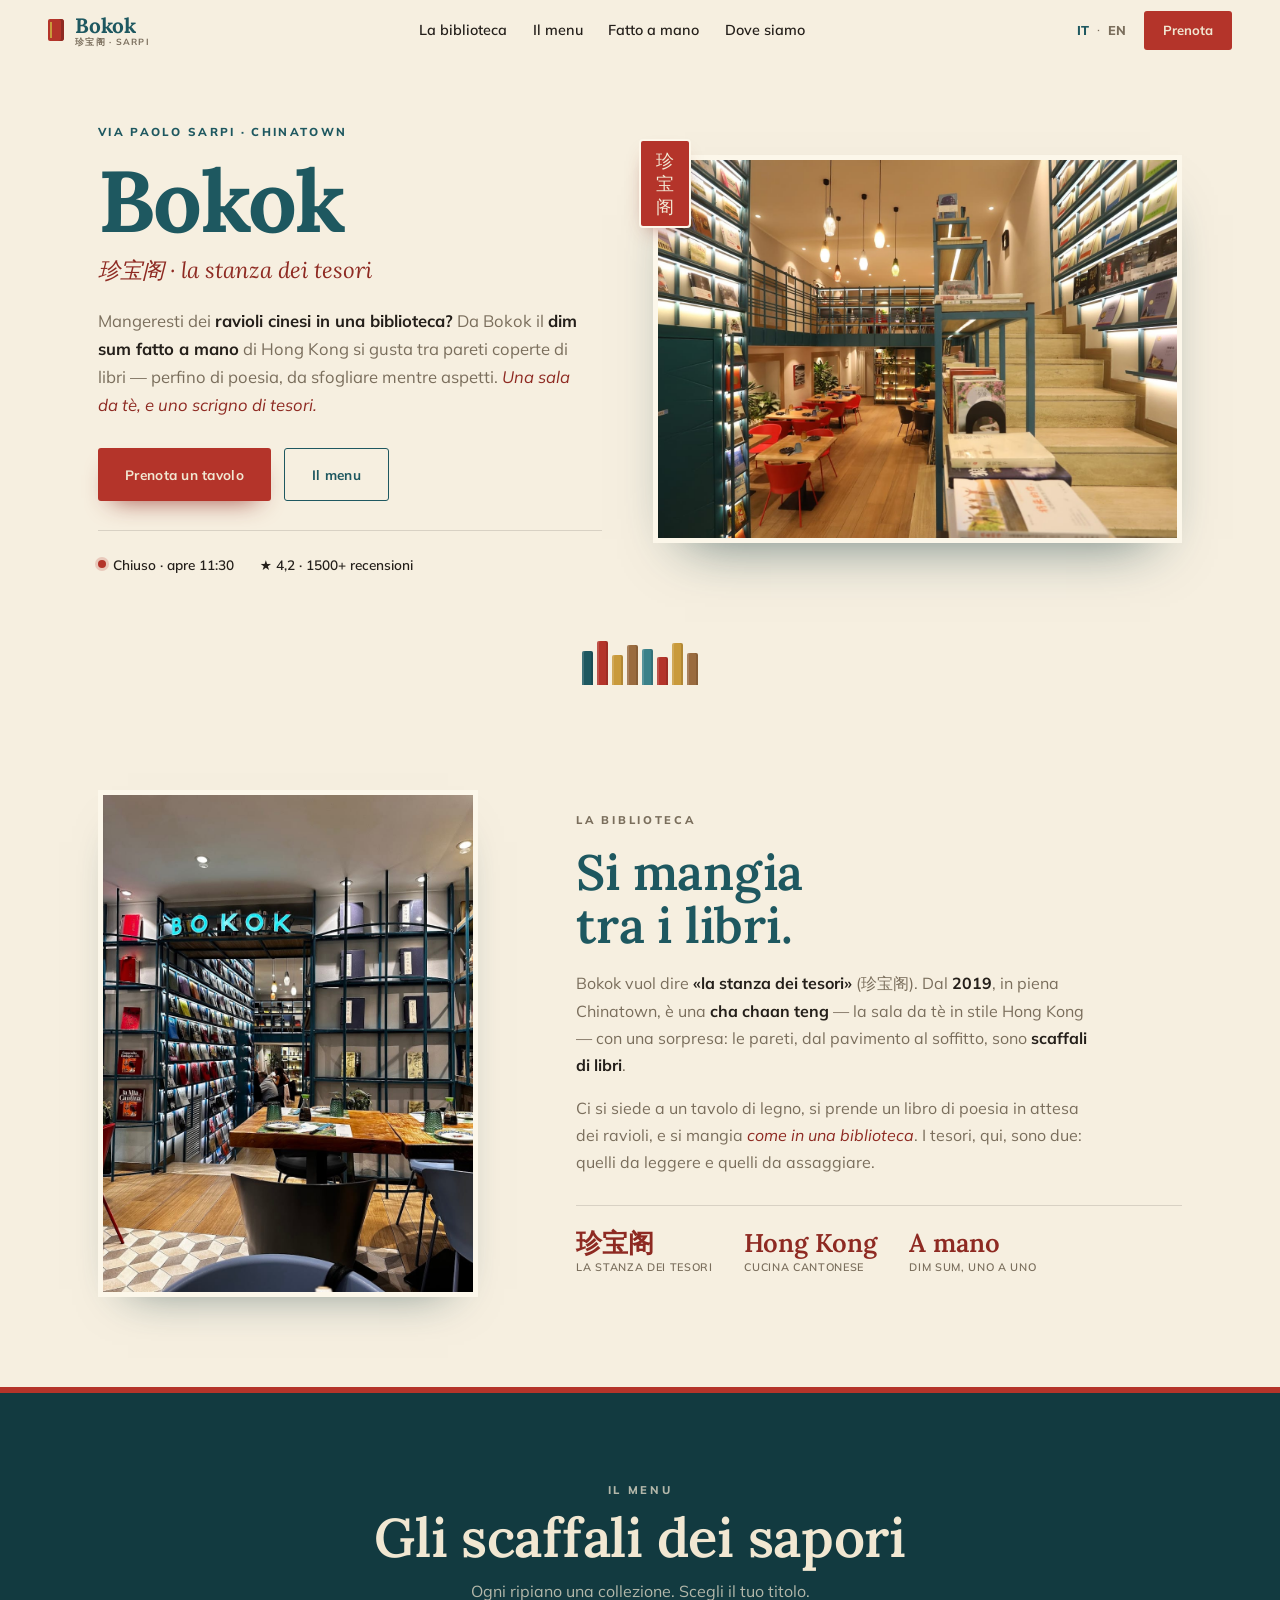
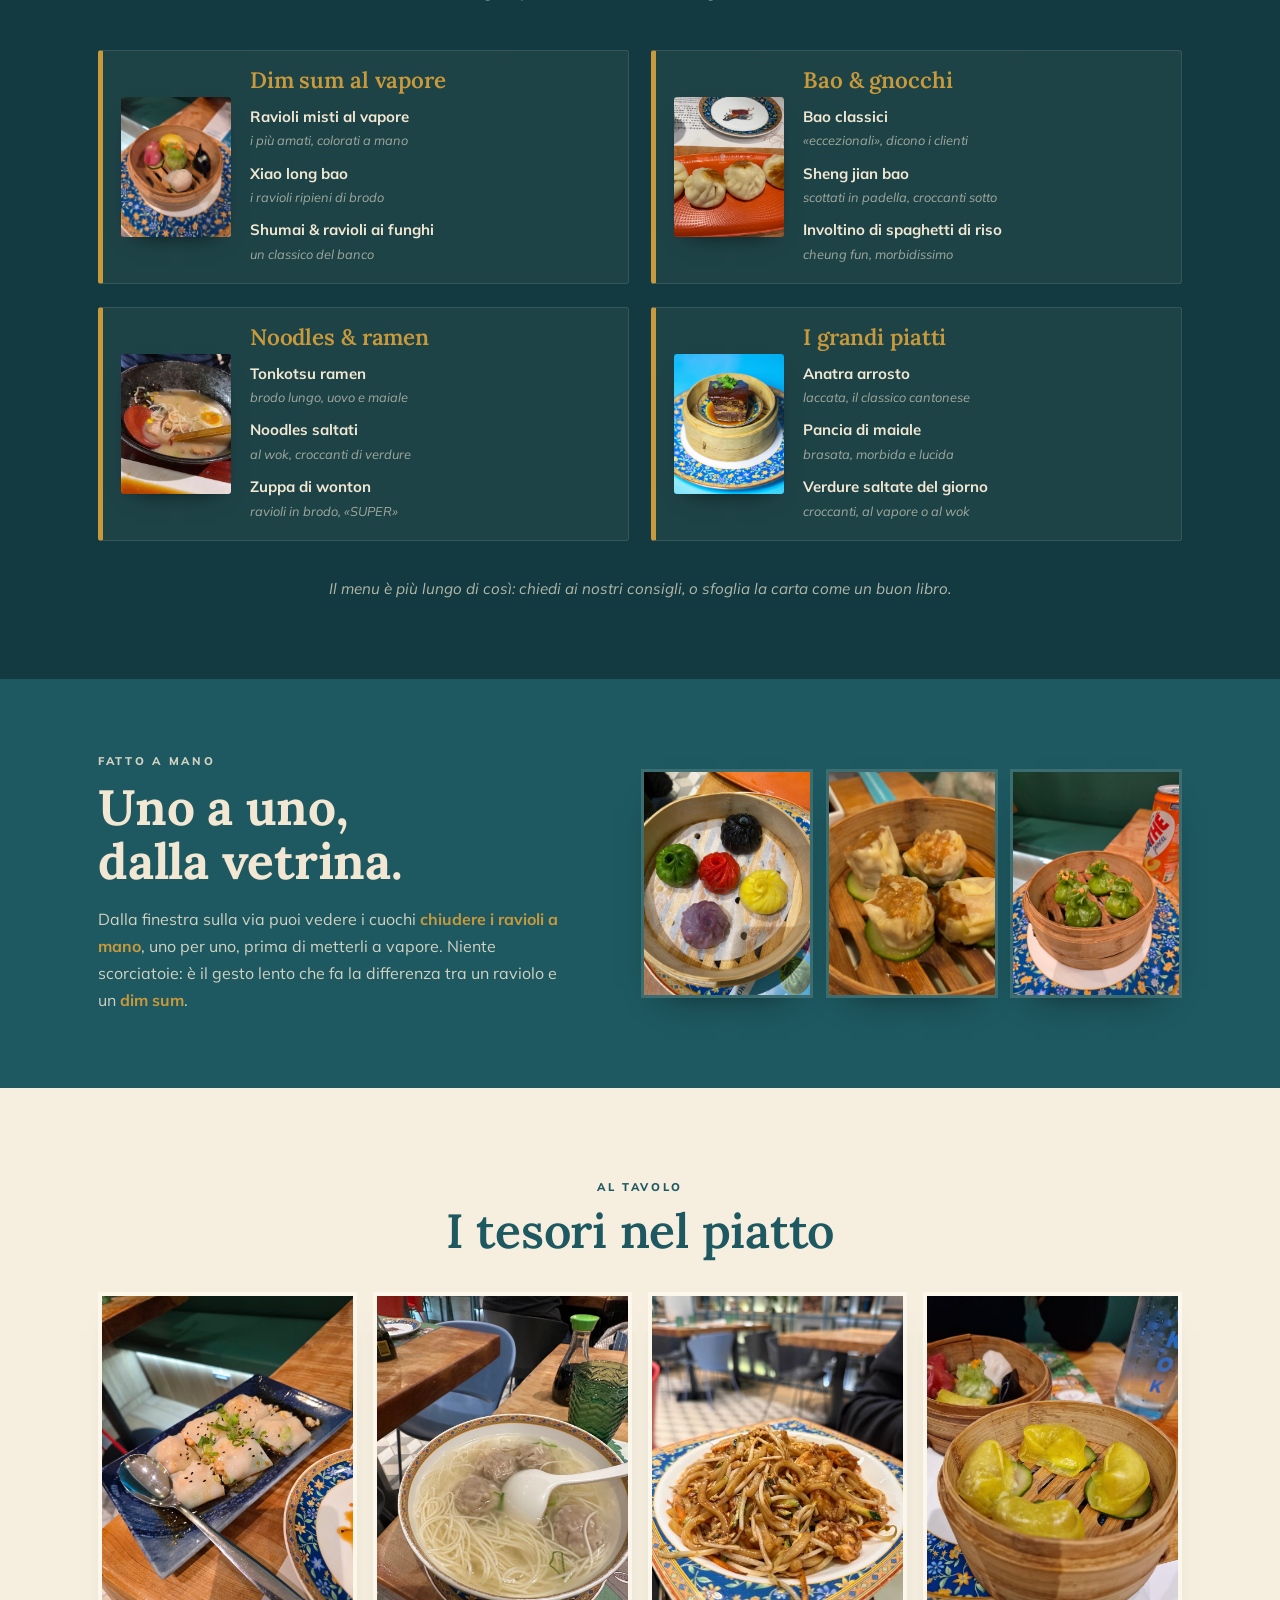
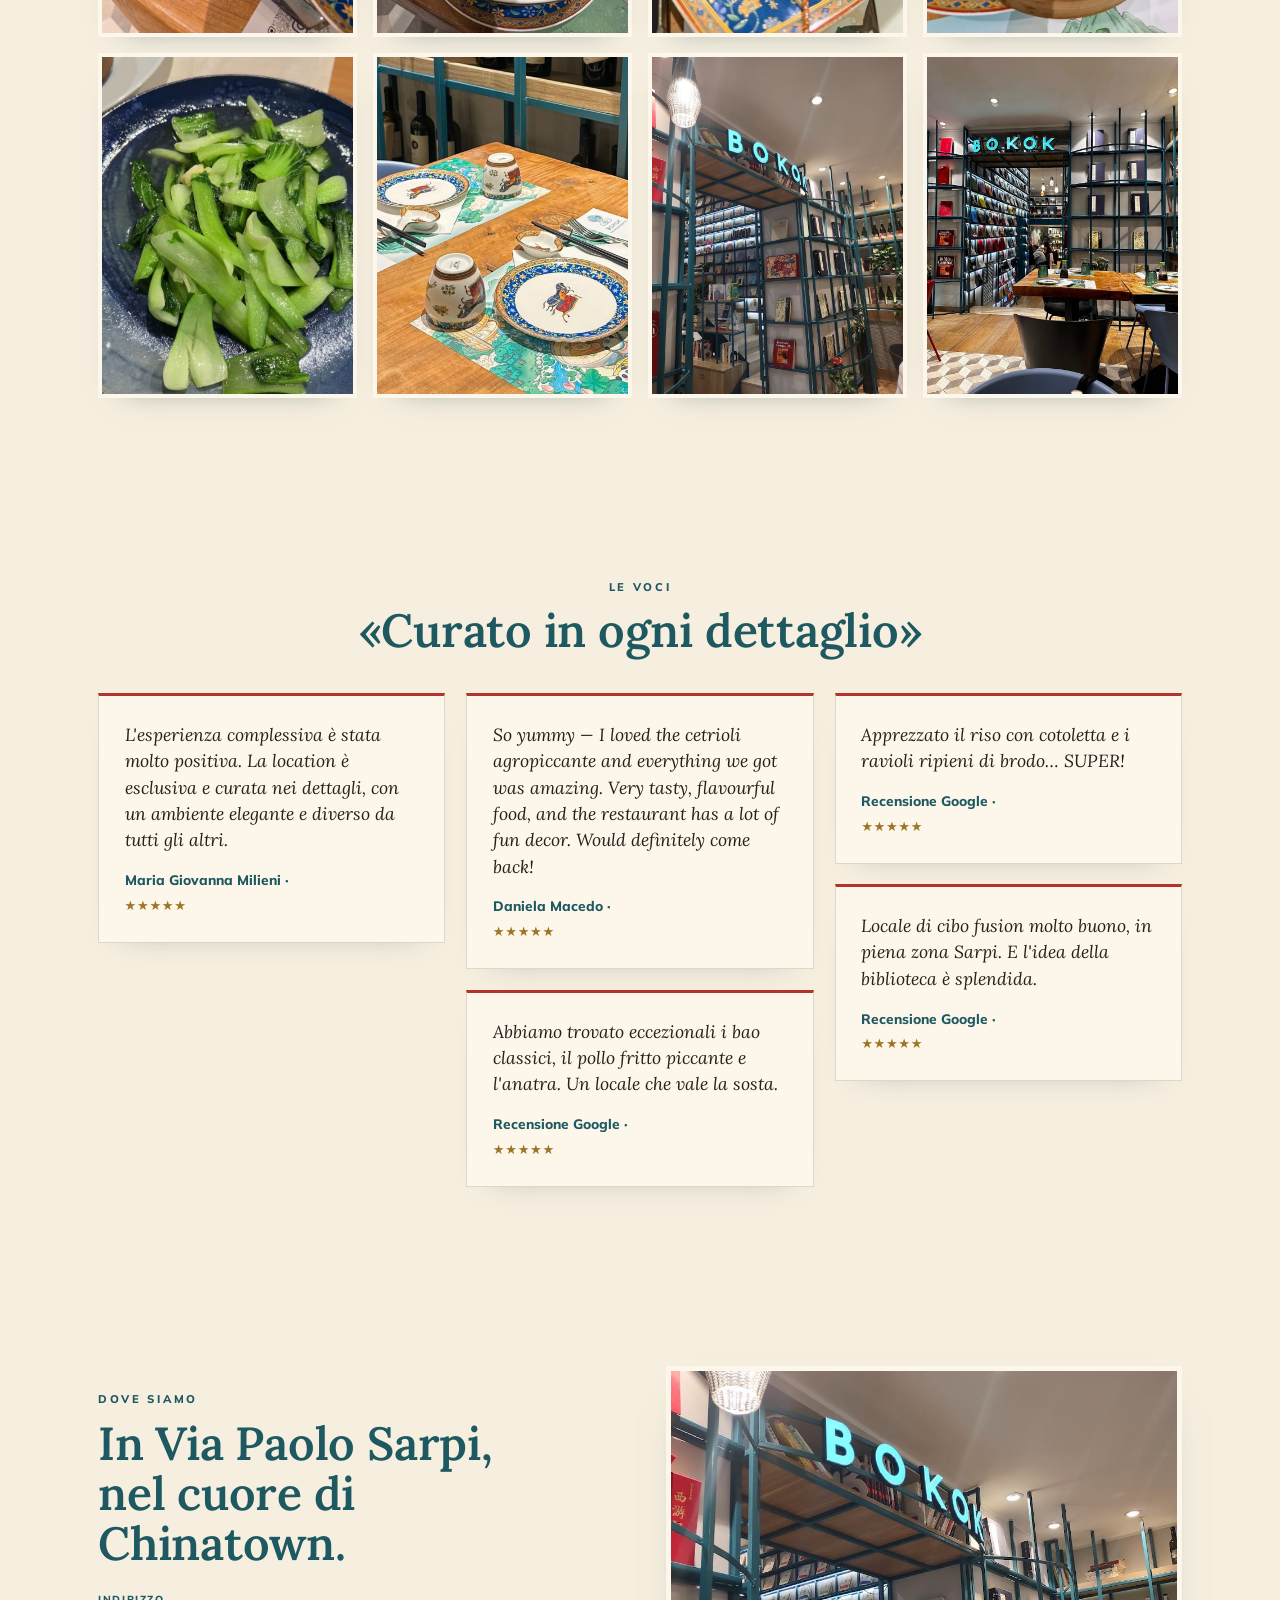
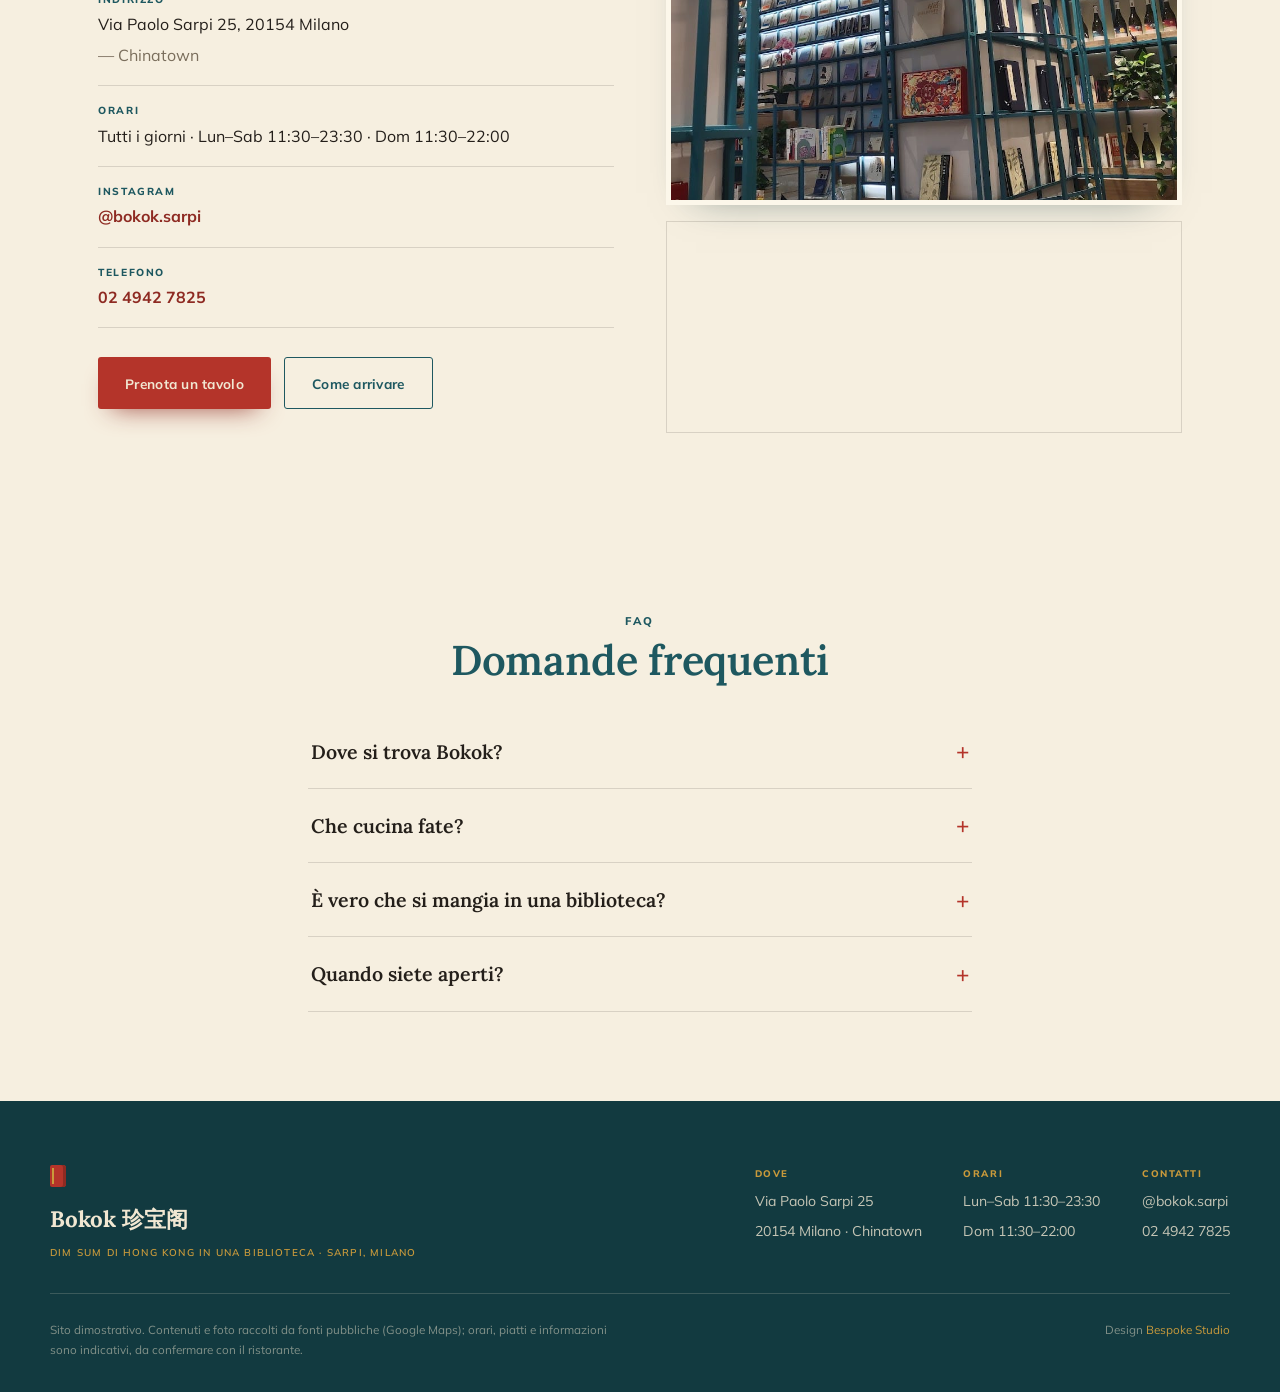
==== commit a8d2e832: "Fix drawer mobile: rimosso backdrop-filter dall'header (rompeva position:fixed del pannello nav), bu" ====
--- a/index.html
+++ b/index.html
@@ -25,7 +25,7 @@
 <link rel="preconnect" href="https://fonts.googleapis.com" />
 <link rel="preconnect" href="https://fonts.gstatic.com" crossorigin />
 <link href="https://fonts.googleapis.com/css2?family=Lora:ital,wght@0,400;0,500;0,600;0,700;1,400;1,500&family=Mulish:ital,wght@0,400;0,500;0,600;0,700;0,800;1,400&display=swap" rel="stylesheet" />
-<link rel="stylesheet" href="css/styles.css?v=1" />
+<link rel="stylesheet" href="css/styles.css?v=2" />
 <script type="application/ld+json">
 {
   "@context": "https://schema.org", "@type": "Restaurant",
--- a/css/styles.css
+++ b/css/styles.css
@@ -55,7 +55,7 @@
 @keyframes fadeUp{from{opacity:0;transform:translateY(12px)}to{opacity:1;transform:none}}
 
 /* ===== HEADER ===== */
-#site-header{position:sticky;top:0;z-index:90;display:flex;align-items:center;justify-content:space-between;gap:1rem;padding:.7rem clamp(1.15rem,5vw,3rem);background:rgba(246,239,224,.94);backdrop-filter:blur(11px);border-bottom:1px solid transparent;transition:border-color .3s}
+#site-header{position:sticky;top:0;z-index:90;display:flex;align-items:center;justify-content:space-between;gap:1rem;padding:.7rem clamp(1.15rem,5vw,3rem);background:rgba(246,239,224,.97);border-bottom:1px solid transparent;transition:border-color .3s}
 #site-header.scrolled{border-color:var(--line)}
 .brand{display:flex;align-items:center;gap:.7rem}
 .brand-txt{display:flex;flex-direction:column;line-height:1.05}
@@ -217,7 +217,8 @@
   .nav.open{transform:none}
   .nav a{color:var(--cream);font-size:1.4rem;font-family:var(--disp)}
   .nav a::after{background:var(--gold)}
-  #burger{display:flex}
+  #burger{display:flex;position:relative;z-index:96}
+  #burger[aria-expanded="true"] span{background:var(--cream)}
   .hero{grid-template-columns:1fr;gap:2.4rem}
   .hero-media{order:-1}
   .hero-photo{aspect-ratio:3/2;max-width:600px}
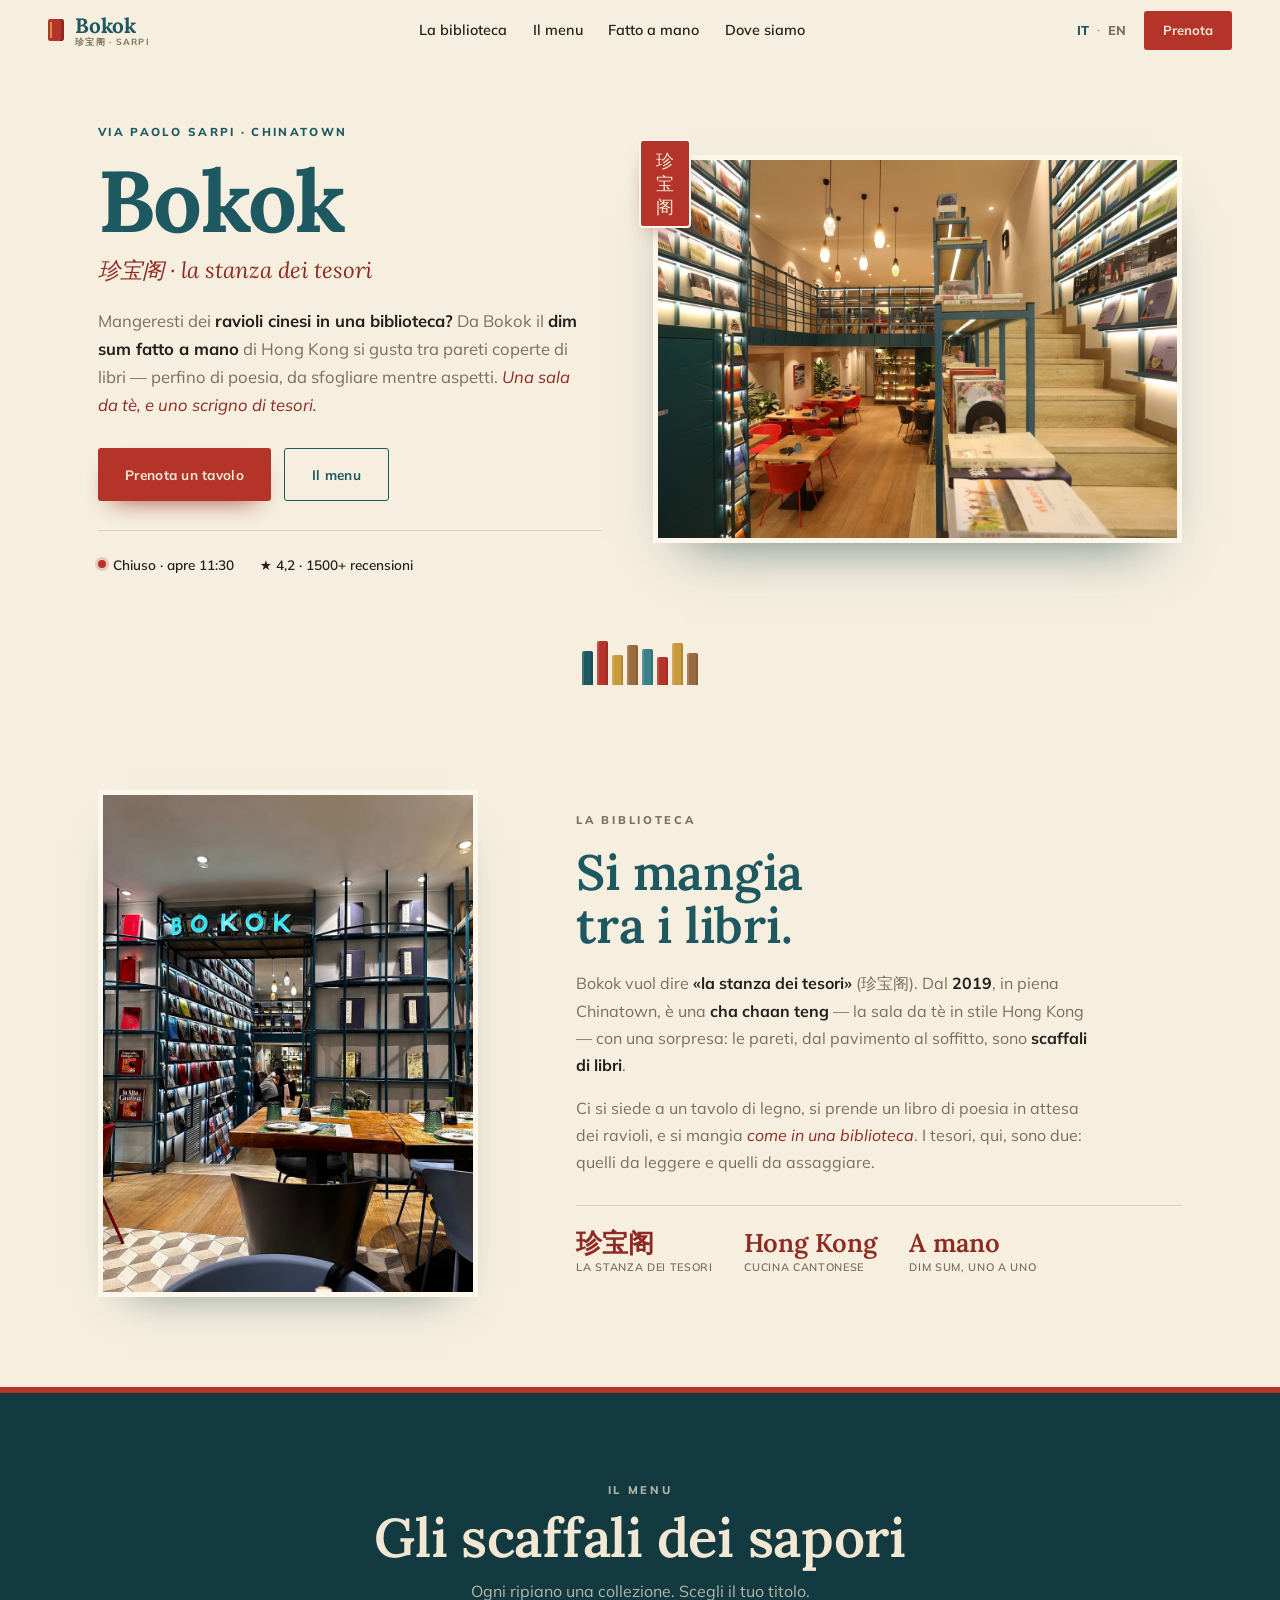
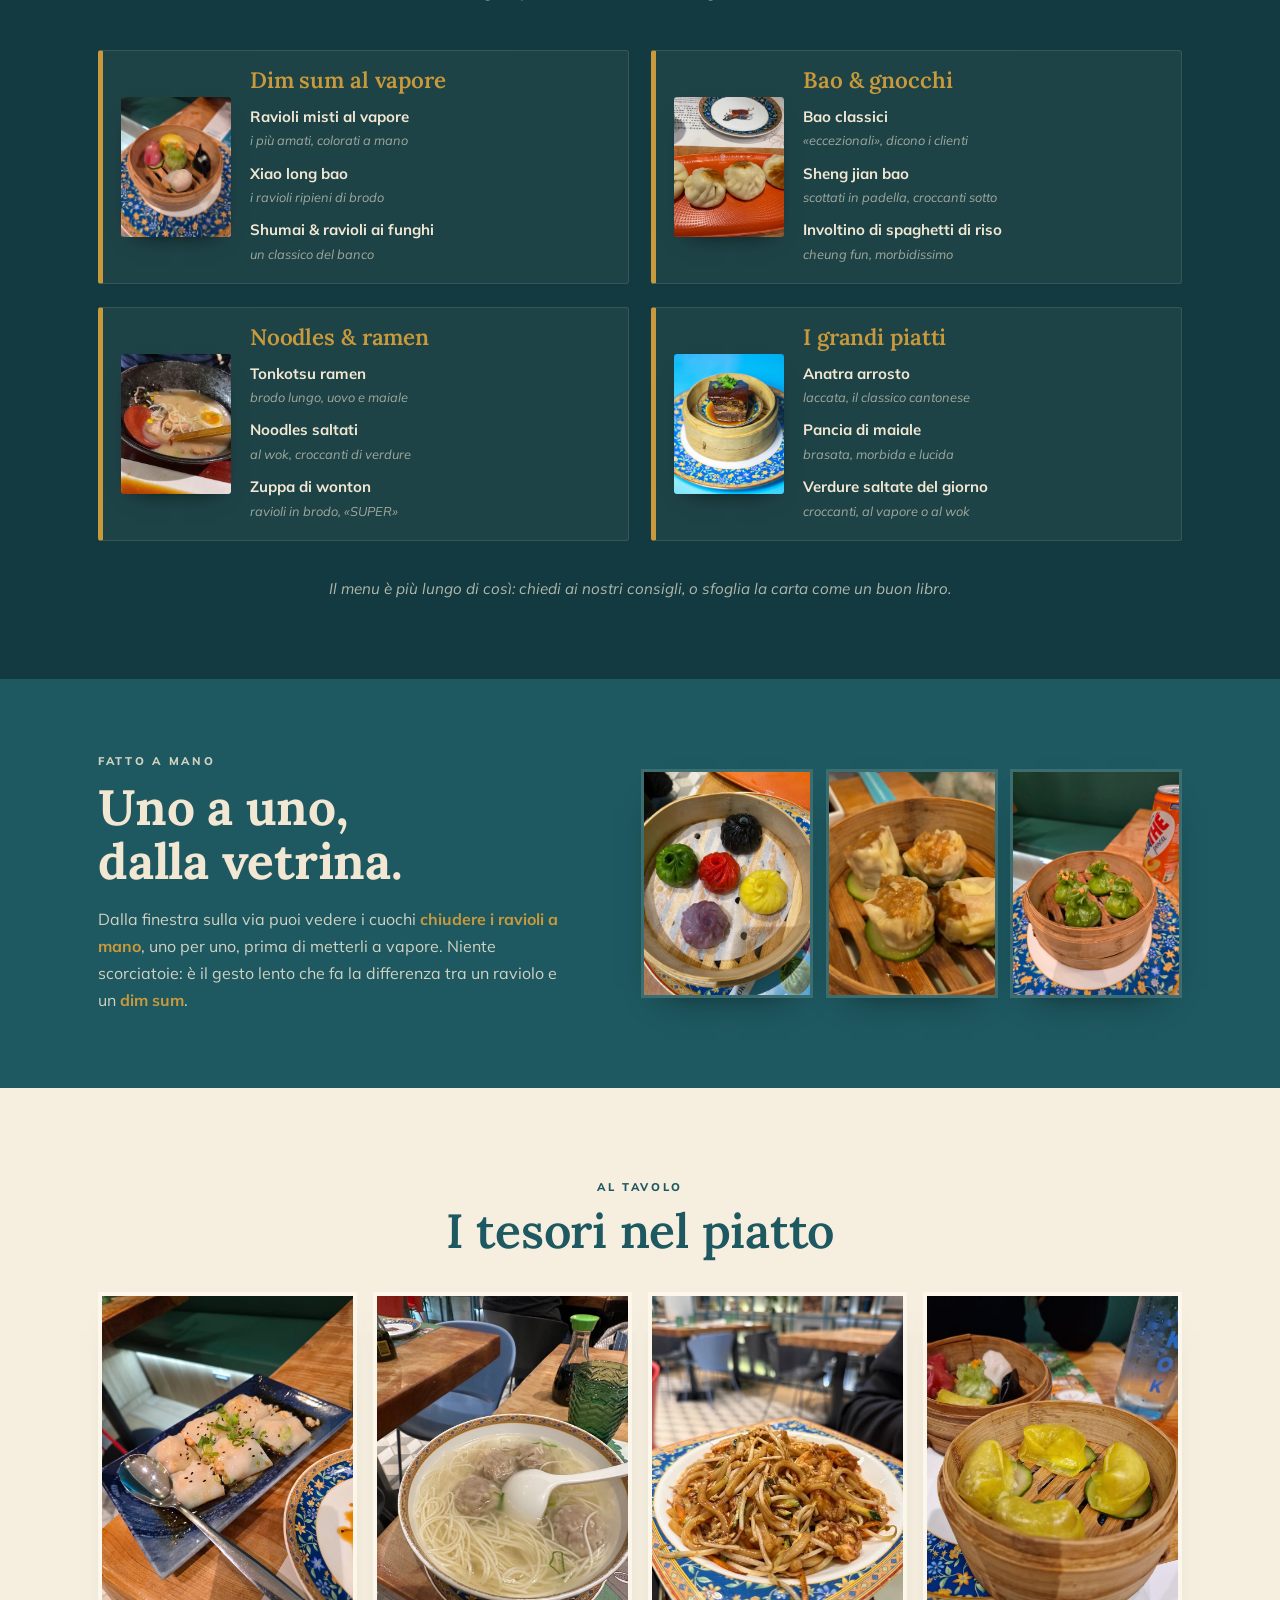
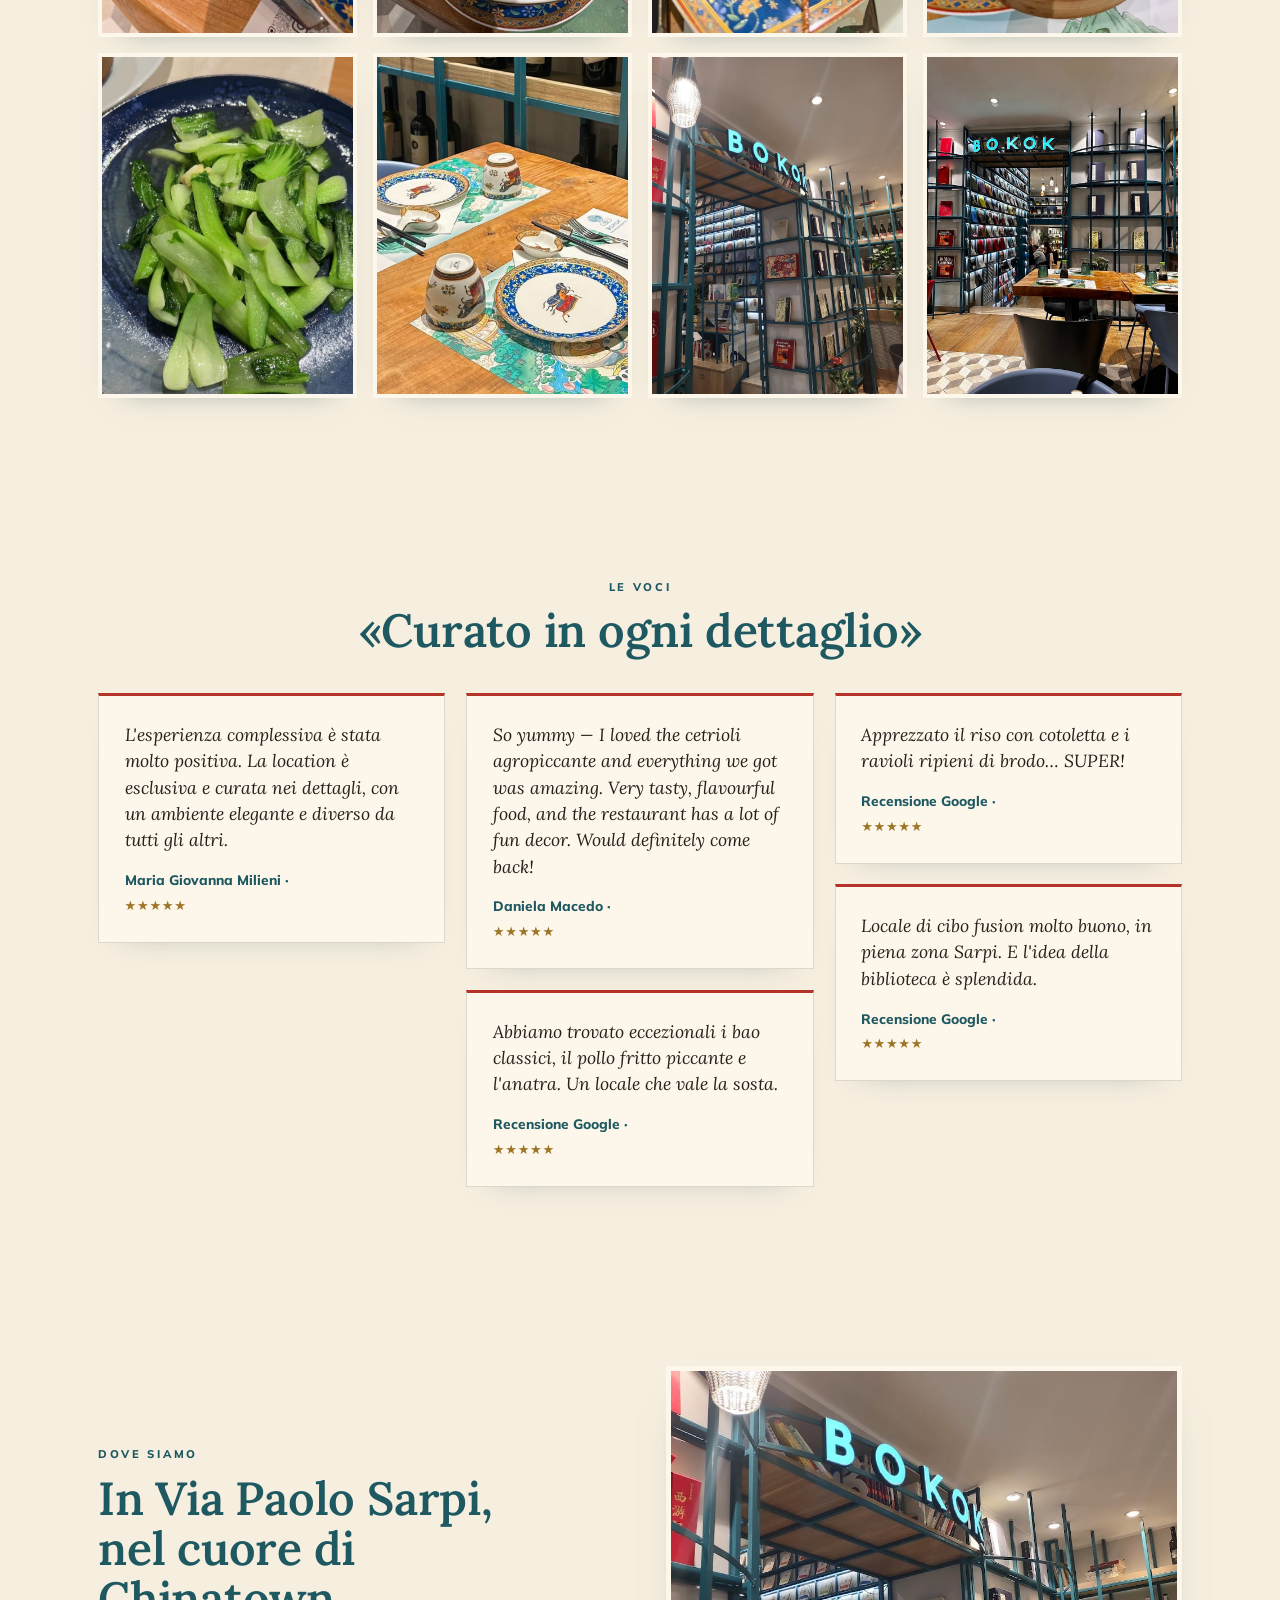
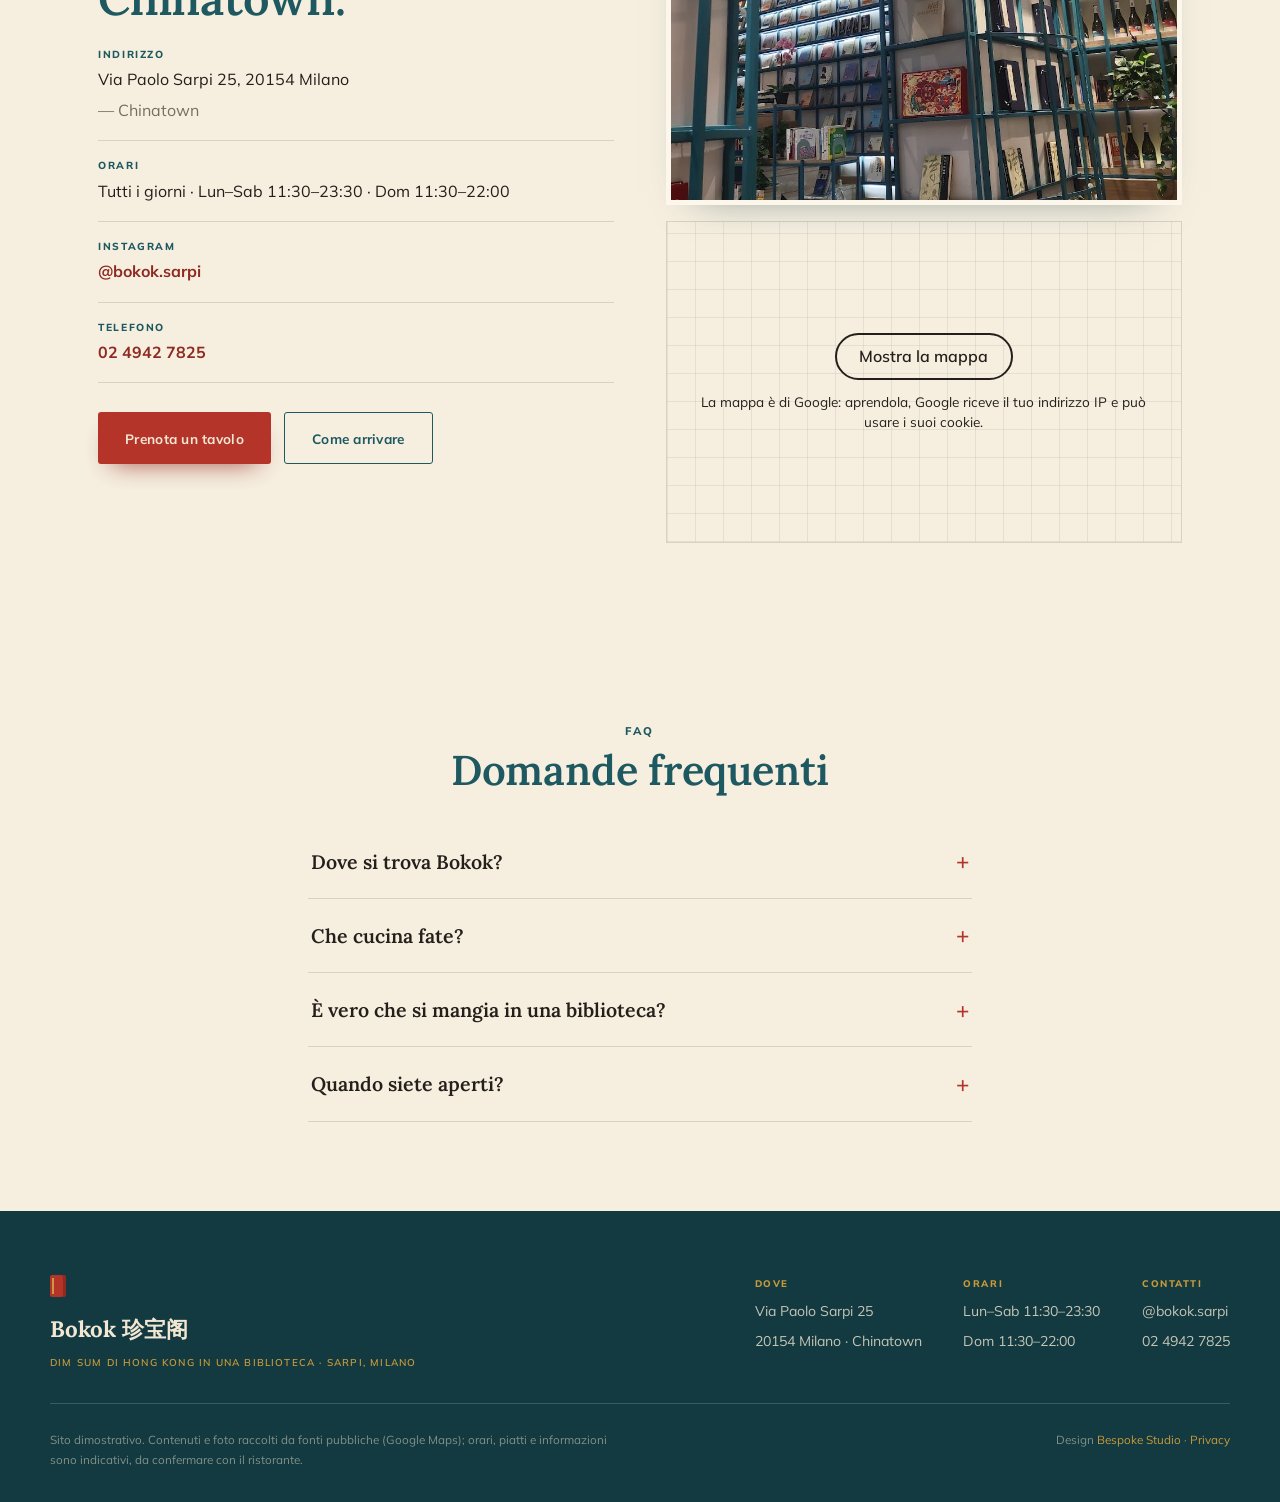
==== commit 7b8c14fd: "Privacy e pulizia: caratteri sul sito, mappa al clic, informativa, noindex - caratteri copiati nel s" ====
--- a/index.html
+++ b/index.html
@@ -3,6 +3,7 @@
 <head>
 <meta charset="UTF-8" />
 <meta name="viewport" content="width=device-width, initial-scale=1.0" />
+<meta name="robots" content="noindex">
 <title>Bokok — dim sum di Hong Kong in una biblioteca · Milano Sarpi</title>
 <meta name="description" content="Bokok, la stanza dei tesori (珍宝阁): dim sum fatto a mano di Hong Kong in una biblioteca, in Via Paolo Sarpi 25, a Milano. Ravioli al vapore, bao, noodles, ramen, anatra arrosto e i grandi classici cantonesi, tra pareti di libri. Cha chaan teng in Chinatown." />
 <link rel="canonical" href="https://rotenzark.github.io/bokok/" />
@@ -22,28 +23,62 @@
 <link rel="icon" href="img/favicon.svg" type="image/svg+xml" />
 <link rel="icon" href="img/favicon-32.png" sizes="32x32" type="image/png" />
 <link rel="apple-touch-icon" href="img/apple-touch-icon.png" />
-<link rel="preconnect" href="https://fonts.googleapis.com" />
-<link rel="preconnect" href="https://fonts.gstatic.com" crossorigin />
-<link href="https://fonts.googleapis.com/css2?family=Lora:ital,wght@0,400;0,500;0,600;0,700;1,400;1,500&family=Mulish:ital,wght@0,400;0,500;0,600;0,700;0,800;1,400&display=swap" rel="stylesheet" />
+<link rel="stylesheet" href="fonts/fonts.css?v=1">
 <link rel="stylesheet" href="css/styles.css?v=2" />
 <script type="application/ld+json">
 {
-  "@context": "https://schema.org", "@type": "Restaurant",
+  "@context": "https://schema.org",
+  "@type": "Restaurant",
   "name": "Bokok",
   "description": "Cha chaan teng — sala da tè in stile Hong Kong — nel cuore di Chinatown a Milano: dim sum fatto a mano, ravioli al vapore, bao, noodles, ramen, anatra arrosto e classici cantonesi, serviti in una sala-biblioteca con le pareti coperte di libri.",
   "url": "https://rotenzark.github.io/bokok/",
-  "telephone": "+39024942 7825", "priceRange": "€€",
-  "servesCuisine": ["Cantonese", "Hong Kong", "Cinese", "Dim sum"],
+  "telephone": "+39024942 7825",
+  "priceRange": "€€",
+  "servesCuisine": [
+    "Cantonese",
+    "Hong Kong",
+    "Cinese",
+    "Dim sum"
+  ],
   "image": "https://rotenzark.github.io/bokok/img/biblioteca.jpg",
-  "address": { "@type": "PostalAddress", "streetAddress": "Via Paolo Sarpi 25", "addressLocality": "Milano", "postalCode": "20154", "addressCountry": "IT" },
-  "geo": { "@type": "GeoCoordinates", "latitude": 45.4813545, "longitude": 9.1761329 },
-  "aggregateRating": { "@type": "AggregateRating", "ratingValue": "4.2", "reviewCount": "1537" },
+  "address": {
+    "@type": "PostalAddress",
+    "streetAddress": "Via Paolo Sarpi 25",
+    "addressLocality": "Milano",
+    "postalCode": "20154",
+    "addressCountry": "IT"
+  },
+  "geo": {
+    "@type": "GeoCoordinates",
+    "latitude": 45.4813545,
+    "longitude": 9.1761329
+  },
   "foundingDate": "2019",
   "openingHoursSpecification": [
-    { "@type": "OpeningHoursSpecification", "dayOfWeek": ["Monday","Tuesday","Wednesday","Thursday","Friday","Saturday"], "opens": "11:30", "closes": "23:30" },
-    { "@type": "OpeningHoursSpecification", "dayOfWeek": "Sunday", "opens": "11:30", "closes": "22:00" }
+    {
+      "@type": "OpeningHoursSpecification",
+      "dayOfWeek": [
+        "Monday",
+        "Tuesday",
+        "Wednesday",
+        "Thursday",
+        "Friday",
+        "Saturday"
+      ],
+      "opens": "11:30",
+      "closes": "23:30"
+    },
+    {
+      "@type": "OpeningHoursSpecification",
+      "dayOfWeek": "Sunday",
+      "opens": "11:30",
+      "closes": "22:00"
+    }
   ],
-  "sameAs": ["https://www.instagram.com/bokok.sarpi/", "https://www.facebook.com/bokok.sarpi/"]
+  "sameAs": [
+    "https://www.instagram.com/bokok.sarpi/",
+    "https://www.facebook.com/bokok.sarpi/"
+  ]
 }
 </script>
 <script type="application/ld+json">
@@ -64,7 +99,7 @@
   <div class="intro-mark">
     <span class="spines" aria-hidden="true"><i></i><i></i><i></i><i></i><i></i></span>
     <span class="intro-name">Bokok</span>
-    <span class="intro-sub">珍宝阁 · la stanza dei tesori</span>
+    <span lang="it" class="intro-sub">珍宝阁 · la stanza dei tesori</span>
   </div>
   <button id="intro-skip" data-i18n="intro.skip">Entra →</button>
 </div>
@@ -83,7 +118,7 @@
   <div class="head-actions">
     <div class="lang" role="group" aria-label="Lingua"><button data-lang="it" class="active">IT</button><span>·</span><button data-lang="en">EN</button></div>
     <a class="btn-book" href="tel:+390249427825"><span data-i18n="cta.book">Prenota</span></a>
-    <button id="burger" aria-label="Menu" aria-expanded="false"><span></span><span></span><span></span></button>
+    <button id="burger" aria-label="Menu" aria-expanded="false"><span></span><span></span><span lang="it"></span></button>
   </div>
 </header>
 
@@ -220,11 +255,11 @@
 <section id="recensioni" class="section recensioni">
   <div class="rev-head reveal"><p class="kicker" data-i18n="rev.kicker">Le voci</p><h2 data-i18n="rev.h2">«Curato in ogni dettaglio»</h2></div>
   <div class="rev-grid">
-    <blockquote class="rev reveal"><p>L'esperienza complessiva è stata molto positiva. La location è esclusiva e curata nei dettagli, con un ambiente elegante e diverso da tutti gli altri.</p><cite>Maria Giovanna Milieni · <span>★★★★★</span></cite></blockquote>
+    <blockquote class="rev reveal"><p lang="it">L'esperienza complessiva è stata molto positiva. La location è esclusiva e curata nei dettagli, con un ambiente elegante e diverso da tutti gli altri.</p><cite>Maria Giovanna Milieni · <span>★★★★★</span></cite></blockquote>
     <blockquote class="rev reveal reveal-d1"><p>So yummy — I loved the cetrioli agropiccante and everything we got was amazing. Very tasty, flavourful food, and the restaurant has a lot of fun decor. Would definitely come back!</p><cite>Daniela Macedo · <span>★★★★★</span></cite></blockquote>
-    <blockquote class="rev reveal reveal-d2"><p>Abbiamo trovato eccezionali i bao classici, il pollo fritto piccante e l'anatra. Un locale che vale la sosta.</p><cite data-i18n="rev.g1">Recensione Google · <span>★★★★★</span></cite></blockquote>
-    <blockquote class="rev reveal"><p>Apprezzato il riso con cotoletta e i ravioli ripieni di brodo… SUPER!</p><cite data-i18n="rev.g2">Recensione Google · <span>★★★★★</span></cite></blockquote>
-    <blockquote class="rev reveal reveal-d1"><p>Locale di cibo fusion molto buono, in piena zona Sarpi. E l'idea della biblioteca è splendida.</p><cite data-i18n="rev.g3">Recensione Google · <span>★★★★★</span></cite></blockquote>
+    <blockquote class="rev reveal reveal-d2"><p lang="it">Abbiamo trovato eccezionali i bao classici, il pollo fritto piccante e l'anatra. Un locale che vale la sosta.</p><cite data-i18n="rev.g1">Recensione Google · <span>★★★★★</span></cite></blockquote>
+    <blockquote class="rev reveal"><p lang="it">Apprezzato il riso con cotoletta e i ravioli ripieni di brodo… SUPER!</p><cite data-i18n="rev.g2">Recensione Google · <span>★★★★★</span></cite></blockquote>
+    <blockquote class="rev reveal reveal-d1"><p lang="it">Locale di cibo fusion molto buono, in piena zona Sarpi. E l'idea della biblioteca è splendida.</p><cite data-i18n="rev.g3">Recensione Google · <span>★★★★★</span></cite></blockquote>
   </div>
 </section>
 
@@ -247,7 +282,7 @@
     </div>
     <div class="dove-side reveal">
       <figure class="dove-photo"><img src="img/ingresso.jpg" alt="L'ingresso di Bokok" width="900" height="1200" loading="lazy" /></figure>
-      <div class="dove-map"><iframe title="Mappa Bokok" src="https://www.google.com/maps?q=Bokok+Via+Paolo+Sarpi+25+Milano&output=embed" loading="lazy" referrerpolicy="no-referrer-when-downgrade"></iframe></div>
+      <div class="dove-map"><div class="mappa-clic" data-mappa-clic style="--mappa-h: 320px"><template><iframe title="Mappa Bokok" src="https://www.google.com/maps?q=Bokok+Via+Paolo+Sarpi+25+Milano&output=embed" loading="lazy" referrerpolicy="no-referrer-when-downgrade"></iframe></template><div class="mappa-clic__velo"><a class="mappa-clic__btn" href="https://www.google.com/maps/dir/?api=1&destination=Bokok+Via+Paolo+Sarpi+25+Milano" target="_blank" rel="noopener">Mostra la mappa</a><p class="mappa-clic__nota">La mappa è di Google: aprendola, Google riceve il tuo indirizzo IP e può usare i suoi cookie.</p></div></div></div>
     </div>
   </div>
 </section>
@@ -274,7 +309,7 @@
   </div>
   <div class="foot-bottom">
     <p data-i18n="foot.disclaimer">Sito dimostrativo. Contenuti e foto raccolti da fonti pubbliche (Google Maps); orari, piatti e informazioni sono indicativi, da confermare con il ristorante.</p>
-    <p class="foot-credit">Design <a href="https://bespokestud.io" target="_blank" rel="noopener">Bespoke Studio</a></p>
+    <p class="foot-credit">Design <a href="https://bespokestud.io" target="_blank" rel="noopener">Bespoke Studio</a> · <a href="privacy.html">Privacy</a></p>
   </div>
 </footer>
 
@@ -286,5 +321,6 @@
 
 <div id="lightbox" aria-hidden="true"><button id="lb-close" aria-label="Chiudi">✕</button><img id="lb-img" src="" alt="" /></div>
 <script src="js/main.js?v=1"></script>
+<script src="js/mappa-clic.js?v=1" defer></script>
 </body>
 </html>
--- a/fonts/fonts.css
+++ b/fonts/fonts.css
@@ -0,0 +1,649 @@
+/* Caratteri ospitati sul sito: nessuna richiesta a Google Fonts o Fontshare (giro privacy 1/10/2026). Licenze in LICENSE.txt. */
+/* cyrillic-ext */
+@font-face {
+  font-family: 'Lora';
+  font-style: italic;
+  font-weight: 400;
+  font-display: swap;
+  src: url(lora-v37-0QIhMX1D_JOuMw_LLPtLp_A.woff2) format('woff2');
+  unicode-range: U+0460-052F, U+1C80-1C8A, U+20B4, U+2DE0-2DFF, U+A640-A69F, U+FE2E-FE2F;
+}
+/* cyrillic */
+@font-face {
+  font-family: 'Lora';
+  font-style: italic;
+  font-weight: 400;
+  font-display: swap;
+  src: url(lora-v37-0QIhMX1D_JOuMw_LJftLp_A.woff2) format('woff2');
+  unicode-range: U+0301, U+0400-045F, U+0490-0491, U+04B0-04B1, U+2116;
+}
+/* math */
+@font-face {
+  font-family: 'Lora';
+  font-style: italic;
+  font-weight: 400;
+  font-display: swap;
+  src: url(lora-v37-0QIhMX1D_JOuMw_LXftLp_A.woff2) format('woff2');
+  unicode-range: U+0302-0303, U+0305, U+0307-0308, U+0310, U+0312, U+0315, U+031A, U+0326-0327, U+032C, U+032F-0330, U+0332-0333, U+0338, U+033A, U+0346, U+034D, U+0391-03A1, U+03A3-03A9, U+03B1-03C9, U+03D1, U+03D5-03D6, U+03F0-03F1, U+03F4-03F5, U+2016-2017, U+2034-2038, U+203C, U+2040, U+2043, U+2047, U+2050, U+2057, U+205F, U+2070-2071, U+2074-208E, U+2090-209C, U+20D0-20DC, U+20E1, U+20E5-20EF, U+2100-2112, U+2114-2115, U+2117-2121, U+2123-214F, U+2190, U+2192, U+2194-21AE, U+21B0-21E5, U+21F1-21F2, U+21F4-2211, U+2213-2214, U+2216-22FF, U+2308-230B, U+2310, U+2319, U+231C-2321, U+2336-237A, U+237C, U+2395, U+239B-23B7, U+23D0, U+23DC-23E1, U+2474-2475, U+25AF, U+25B3, U+25B7, U+25BD, U+25C1, U+25CA, U+25CC, U+25FB, U+266D-266F, U+27C0-27FF, U+2900-2AFF, U+2B0E-2B11, U+2B30-2B4C, U+2BFE, U+3030, U+FF5B, U+FF5D, U+1D400-1D7FF, U+1EE00-1EEFF;
+}
+/* symbols */
+@font-face {
+  font-family: 'Lora';
+  font-style: italic;
+  font-weight: 400;
+  font-display: swap;
+  src: url(lora-v37-0QIhMX1D_JOuMw_LT_tLp_A.woff2) format('woff2');
+  unicode-range: U+0001-000C, U+000E-001F, U+007F-009F, U+20DD-20E0, U+20E2-20E4, U+2150-218F, U+2190, U+2192, U+2194-2199, U+21AF, U+21E6-21F0, U+21F3, U+2218-2219, U+2299, U+22C4-22C6, U+2300-243F, U+2440-244A, U+2460-24FF, U+25A0-27BF, U+2800-28FF, U+2921-2922, U+2981, U+29BF, U+29EB, U+2B00-2BFF, U+4DC0-4DFF, U+FFF9-FFFB, U+10140-1018E, U+10190-1019C, U+101A0, U+101D0-101FD, U+102E0-102FB, U+10E60-10E7E, U+1D2C0-1D2D3, U+1D2E0-1D37F, U+1F000-1F0FF, U+1F100-1F1AD, U+1F1E6-1F1FF, U+1F30D-1F30F, U+1F315, U+1F31C, U+1F31E, U+1F320-1F32C, U+1F336, U+1F378, U+1F37D, U+1F382, U+1F393-1F39F, U+1F3A7-1F3A8, U+1F3AC-1F3AF, U+1F3C2, U+1F3C4-1F3C6, U+1F3CA-1F3CE, U+1F3D4-1F3E0, U+1F3ED, U+1F3F1-1F3F3, U+1F3F5-1F3F7, U+1F408, U+1F415, U+1F41F, U+1F426, U+1F43F, U+1F441-1F442, U+1F444, U+1F446-1F449, U+1F44C-1F44E, U+1F453, U+1F46A, U+1F47D, U+1F4A3, U+1F4B0, U+1F4B3, U+1F4B9, U+1F4BB, U+1F4BF, U+1F4C8-1F4CB, U+1F4D6, U+1F4DA, U+1F4DF, U+1F4E3-1F4E6, U+1F4EA-1F4ED, U+1F4F7, U+1F4F9-1F4FB, U+1F4FD-1F4FE, U+1F503, U+1F507-1F50B, U+1F50D, U+1F512-1F513, U+1F53E-1F54A, U+1F54F-1F5FA, U+1F610, U+1F650-1F67F, U+1F687, U+1F68D, U+1F691, U+1F694, U+1F698, U+1F6AD, U+1F6B2, U+1F6B9-1F6BA, U+1F6BC, U+1F6C6-1F6CF, U+1F6D3-1F6D7, U+1F6E0-1F6EA, U+1F6F0-1F6F3, U+1F6F7-1F6FC, U+1F700-1F7FF, U+1F800-1F80B, U+1F810-1F847, U+1F850-1F859, U+1F860-1F887, U+1F890-1F8AD, U+1F8B0-1F8BB, U+1F8C0-1F8C1, U+1F900-1F90B, U+1F93B, U+1F946, U+1F984, U+1F996, U+1F9E9, U+1FA00-1FA6F, U+1FA70-1FA7C, U+1FA80-1FA89, U+1FA8F-1FAC6, U+1FACE-1FADC, U+1FADF-1FAE9, U+1FAF0-1FAF8, U+1FB00-1FBFF;
+}
+/* vietnamese */
+@font-face {
+  font-family: 'Lora';
+  font-style: italic;
+  font-weight: 400;
+  font-display: swap;
+  src: url(lora-v37-0QIhMX1D_JOuMw_LLvtLp_A.woff2) format('woff2');
+  unicode-range: U+0102-0103, U+0110-0111, U+0128-0129, U+0168-0169, U+01A0-01A1, U+01AF-01B0, U+0300-0301, U+0303-0304, U+0308-0309, U+0323, U+0329, U+1EA0-1EF9, U+20AB;
+}
+/* latin-ext */
+@font-face {
+  font-family: 'Lora';
+  font-style: italic;
+  font-weight: 400;
+  font-display: swap;
+  src: url(lora-v37-0QIhMX1D_JOuMw_LL_tLp_A.woff2) format('woff2');
+  unicode-range: U+0100-02BA, U+02BD-02C5, U+02C7-02CC, U+02CE-02D7, U+02DD-02FF, U+0304, U+0308, U+0329, U+1D00-1DBF, U+1E00-1E9F, U+1EF2-1EFF, U+2020, U+20A0-20AB, U+20AD-20C0, U+2113, U+2C60-2C7F, U+A720-A7FF;
+}
+/* latin */
+@font-face {
+  font-family: 'Lora';
+  font-style: italic;
+  font-weight: 400;
+  font-display: swap;
+  src: url(lora-v37-0QIhMX1D_JOuMw_LIftL.woff2) format('woff2');
+  unicode-range: U+0000-00FF, U+0131, U+0152-0153, U+02BB-02BC, U+02C6, U+02DA, U+02DC, U+0304, U+0308, U+0329, U+2000-206F, U+20AC, U+2122, U+2191, U+2193, U+2212, U+2215, U+FEFF, U+FFFD;
+}
+/* cyrillic-ext */
+@font-face {
+  font-family: 'Lora';
+  font-style: italic;
+  font-weight: 500;
+  font-display: swap;
+  src: url(lora-v37-0QIhMX1D_JOuMw_LLPtLp_A.woff2) format('woff2');
+  unicode-range: U+0460-052F, U+1C80-1C8A, U+20B4, U+2DE0-2DFF, U+A640-A69F, U+FE2E-FE2F;
+}
+/* cyrillic */
+@font-face {
+  font-family: 'Lora';
+  font-style: italic;
+  font-weight: 500;
+  font-display: swap;
+  src: url(lora-v37-0QIhMX1D_JOuMw_LJftLp_A.woff2) format('woff2');
+  unicode-range: U+0301, U+0400-045F, U+0490-0491, U+04B0-04B1, U+2116;
+}
+/* math */
+@font-face {
+  font-family: 'Lora';
+  font-style: italic;
+  font-weight: 500;
+  font-display: swap;
+  src: url(lora-v37-0QIhMX1D_JOuMw_LXftLp_A.woff2) format('woff2');
+  unicode-range: U+0302-0303, U+0305, U+0307-0308, U+0310, U+0312, U+0315, U+031A, U+0326-0327, U+032C, U+032F-0330, U+0332-0333, U+0338, U+033A, U+0346, U+034D, U+0391-03A1, U+03A3-03A9, U+03B1-03C9, U+03D1, U+03D5-03D6, U+03F0-03F1, U+03F4-03F5, U+2016-2017, U+2034-2038, U+203C, U+2040, U+2043, U+2047, U+2050, U+2057, U+205F, U+2070-2071, U+2074-208E, U+2090-209C, U+20D0-20DC, U+20E1, U+20E5-20EF, U+2100-2112, U+2114-2115, U+2117-2121, U+2123-214F, U+2190, U+2192, U+2194-21AE, U+21B0-21E5, U+21F1-21F2, U+21F4-2211, U+2213-2214, U+2216-22FF, U+2308-230B, U+2310, U+2319, U+231C-2321, U+2336-237A, U+237C, U+2395, U+239B-23B7, U+23D0, U+23DC-23E1, U+2474-2475, U+25AF, U+25B3, U+25B7, U+25BD, U+25C1, U+25CA, U+25CC, U+25FB, U+266D-266F, U+27C0-27FF, U+2900-2AFF, U+2B0E-2B11, U+2B30-2B4C, U+2BFE, U+3030, U+FF5B, U+FF5D, U+1D400-1D7FF, U+1EE00-1EEFF;
+}
+/* symbols */
+@font-face {
+  font-family: 'Lora';
+  font-style: italic;
+  font-weight: 500;
+  font-display: swap;
+  src: url(lora-v37-0QIhMX1D_JOuMw_LT_tLp_A.woff2) format('woff2');
+  unicode-range: U+0001-000C, U+000E-001F, U+007F-009F, U+20DD-20E0, U+20E2-20E4, U+2150-218F, U+2190, U+2192, U+2194-2199, U+21AF, U+21E6-21F0, U+21F3, U+2218-2219, U+2299, U+22C4-22C6, U+2300-243F, U+2440-244A, U+2460-24FF, U+25A0-27BF, U+2800-28FF, U+2921-2922, U+2981, U+29BF, U+29EB, U+2B00-2BFF, U+4DC0-4DFF, U+FFF9-FFFB, U+10140-1018E, U+10190-1019C, U+101A0, U+101D0-101FD, U+102E0-102FB, U+10E60-10E7E, U+1D2C0-1D2D3, U+1D2E0-1D37F, U+1F000-1F0FF, U+1F100-1F1AD, U+1F1E6-1F1FF, U+1F30D-1F30F, U+1F315, U+1F31C, U+1F31E, U+1F320-1F32C, U+1F336, U+1F378, U+1F37D, U+1F382, U+1F393-1F39F, U+1F3A7-1F3A8, U+1F3AC-1F3AF, U+1F3C2, U+1F3C4-1F3C6, U+1F3CA-1F3CE, U+1F3D4-1F3E0, U+1F3ED, U+1F3F1-1F3F3, U+1F3F5-1F3F7, U+1F408, U+1F415, U+1F41F, U+1F426, U+1F43F, U+1F441-1F442, U+1F444, U+1F446-1F449, U+1F44C-1F44E, U+1F453, U+1F46A, U+1F47D, U+1F4A3, U+1F4B0, U+1F4B3, U+1F4B9, U+1F4BB, U+1F4BF, U+1F4C8-1F4CB, U+1F4D6, U+1F4DA, U+1F4DF, U+1F4E3-1F4E6, U+1F4EA-1F4ED, U+1F4F7, U+1F4F9-1F4FB, U+1F4FD-1F4FE, U+1F503, U+1F507-1F50B, U+1F50D, U+1F512-1F513, U+1F53E-1F54A, U+1F54F-1F5FA, U+1F610, U+1F650-1F67F, U+1F687, U+1F68D, U+1F691, U+1F694, U+1F698, U+1F6AD, U+1F6B2, U+1F6B9-1F6BA, U+1F6BC, U+1F6C6-1F6CF, U+1F6D3-1F6D7, U+1F6E0-1F6EA, U+1F6F0-1F6F3, U+1F6F7-1F6FC, U+1F700-1F7FF, U+1F800-1F80B, U+1F810-1F847, U+1F850-1F859, U+1F860-1F887, U+1F890-1F8AD, U+1F8B0-1F8BB, U+1F8C0-1F8C1, U+1F900-1F90B, U+1F93B, U+1F946, U+1F984, U+1F996, U+1F9E9, U+1FA00-1FA6F, U+1FA70-1FA7C, U+1FA80-1FA89, U+1FA8F-1FAC6, U+1FACE-1FADC, U+1FADF-1FAE9, U+1FAF0-1FAF8, U+1FB00-1FBFF;
+}
+/* vietnamese */
+@font-face {
+  font-family: 'Lora';
+  font-style: italic;
+  font-weight: 500;
+  font-display: swap;
+  src: url(lora-v37-0QIhMX1D_JOuMw_LLvtLp_A.woff2) format('woff2');
+  unicode-range: U+0102-0103, U+0110-0111, U+0128-0129, U+0168-0169, U+01A0-01A1, U+01AF-01B0, U+0300-0301, U+0303-0304, U+0308-0309, U+0323, U+0329, U+1EA0-1EF9, U+20AB;
+}
+/* latin-ext */
+@font-face {
+  font-family: 'Lora';
+  font-style: italic;
+  font-weight: 500;
+  font-display: swap;
+  src: url(lora-v37-0QIhMX1D_JOuMw_LL_tLp_A.woff2) format('woff2');
+  unicode-range: U+0100-02BA, U+02BD-02C5, U+02C7-02CC, U+02CE-02D7, U+02DD-02FF, U+0304, U+0308, U+0329, U+1D00-1DBF, U+1E00-1E9F, U+1EF2-1EFF, U+2020, U+20A0-20AB, U+20AD-20C0, U+2113, U+2C60-2C7F, U+A720-A7FF;
+}
+/* latin */
+@font-face {
+  font-family: 'Lora';
+  font-style: italic;
+  font-weight: 500;
+  font-display: swap;
+  src: url(lora-v37-0QIhMX1D_JOuMw_LIftL.woff2) format('woff2');
+  unicode-range: U+0000-00FF, U+0131, U+0152-0153, U+02BB-02BC, U+02C6, U+02DA, U+02DC, U+0304, U+0308, U+0329, U+2000-206F, U+20AC, U+2122, U+2191, U+2193, U+2212, U+2215, U+FEFF, U+FFFD;
+}
+/* cyrillic-ext */
+@font-face {
+  font-family: 'Lora';
+  font-style: normal;
+  font-weight: 400;
+  font-display: swap;
+  src: url(lora-v37-0QIvMX1D_JOuMwf7I-NP.woff2) format('woff2');
+  unicode-range: U+0460-052F, U+1C80-1C8A, U+20B4, U+2DE0-2DFF, U+A640-A69F, U+FE2E-FE2F;
+}
+/* cyrillic */
+@font-face {
+  font-family: 'Lora';
+  font-style: normal;
+  font-weight: 400;
+  font-display: swap;
+  src: url(lora-v37-0QIvMX1D_JOuMw77I-NP.woff2) format('woff2');
+  unicode-range: U+0301, U+0400-045F, U+0490-0491, U+04B0-04B1, U+2116;
+}
+/* math */
+@font-face {
+  font-family: 'Lora';
+  font-style: normal;
+  font-weight: 400;
+  font-display: swap;
+  src: url(lora-v37-0QIvMX1D_JOuM3b7I-NP.woff2) format('woff2');
+  unicode-range: U+0302-0303, U+0305, U+0307-0308, U+0310, U+0312, U+0315, U+031A, U+0326-0327, U+032C, U+032F-0330, U+0332-0333, U+0338, U+033A, U+0346, U+034D, U+0391-03A1, U+03A3-03A9, U+03B1-03C9, U+03D1, U+03D5-03D6, U+03F0-03F1, U+03F4-03F5, U+2016-2017, U+2034-2038, U+203C, U+2040, U+2043, U+2047, U+2050, U+2057, U+205F, U+2070-2071, U+2074-208E, U+2090-209C, U+20D0-20DC, U+20E1, U+20E5-20EF, U+2100-2112, U+2114-2115, U+2117-2121, U+2123-214F, U+2190, U+2192, U+2194-21AE, U+21B0-21E5, U+21F1-21F2, U+21F4-2211, U+2213-2214, U+2216-22FF, U+2308-230B, U+2310, U+2319, U+231C-2321, U+2336-237A, U+237C, U+2395, U+239B-23B7, U+23D0, U+23DC-23E1, U+2474-2475, U+25AF, U+25B3, U+25B7, U+25BD, U+25C1, U+25CA, U+25CC, U+25FB, U+266D-266F, U+27C0-27FF, U+2900-2AFF, U+2B0E-2B11, U+2B30-2B4C, U+2BFE, U+3030, U+FF5B, U+FF5D, U+1D400-1D7FF, U+1EE00-1EEFF;
+}
+/* symbols */
+@font-face {
+  font-family: 'Lora';
+  font-style: normal;
+  font-weight: 400;
+  font-display: swap;
+  src: url(lora-v37-0QIvMX1D_JOuM2T7I-NP.woff2) format('woff2');
+  unicode-range: U+0001-000C, U+000E-001F, U+007F-009F, U+20DD-20E0, U+20E2-20E4, U+2150-218F, U+2190, U+2192, U+2194-2199, U+21AF, U+21E6-21F0, U+21F3, U+2218-2219, U+2299, U+22C4-22C6, U+2300-243F, U+2440-244A, U+2460-24FF, U+25A0-27BF, U+2800-28FF, U+2921-2922, U+2981, U+29BF, U+29EB, U+2B00-2BFF, U+4DC0-4DFF, U+FFF9-FFFB, U+10140-1018E, U+10190-1019C, U+101A0, U+101D0-101FD, U+102E0-102FB, U+10E60-10E7E, U+1D2C0-1D2D3, U+1D2E0-1D37F, U+1F000-1F0FF, U+1F100-1F1AD, U+1F1E6-1F1FF, U+1F30D-1F30F, U+1F315, U+1F31C, U+1F31E, U+1F320-1F32C, U+1F336, U+1F378, U+1F37D, U+1F382, U+1F393-1F39F, U+1F3A7-1F3A8, U+1F3AC-1F3AF, U+1F3C2, U+1F3C4-1F3C6, U+1F3CA-1F3CE, U+1F3D4-1F3E0, U+1F3ED, U+1F3F1-1F3F3, U+1F3F5-1F3F7, U+1F408, U+1F415, U+1F41F, U+1F426, U+1F43F, U+1F441-1F442, U+1F444, U+1F446-1F449, U+1F44C-1F44E, U+1F453, U+1F46A, U+1F47D, U+1F4A3, U+1F4B0, U+1F4B3, U+1F4B9, U+1F4BB, U+1F4BF, U+1F4C8-1F4CB, U+1F4D6, U+1F4DA, U+1F4DF, U+1F4E3-1F4E6, U+1F4EA-1F4ED, U+1F4F7, U+1F4F9-1F4FB, U+1F4FD-1F4FE, U+1F503, U+1F507-1F50B, U+1F50D, U+1F512-1F513, U+1F53E-1F54A, U+1F54F-1F5FA, U+1F610, U+1F650-1F67F, U+1F687, U+1F68D, U+1F691, U+1F694, U+1F698, U+1F6AD, U+1F6B2, U+1F6B9-1F6BA, U+1F6BC, U+1F6C6-1F6CF, U+1F6D3-1F6D7, U+1F6E0-1F6EA, U+1F6F0-1F6F3, U+1F6F7-1F6FC, U+1F700-1F7FF, U+1F800-1F80B, U+1F810-1F847, U+1F850-1F859, U+1F860-1F887, U+1F890-1F8AD, U+1F8B0-1F8BB, U+1F8C0-1F8C1, U+1F900-1F90B, U+1F93B, U+1F946, U+1F984, U+1F996, U+1F9E9, U+1FA00-1FA6F, U+1FA70-1FA7C, U+1FA80-1FA89, U+1FA8F-1FAC6, U+1FACE-1FADC, U+1FADF-1FAE9, U+1FAF0-1FAF8, U+1FB00-1FBFF;
+}
+/* vietnamese */
+@font-face {
+  font-family: 'Lora';
+  font-style: normal;
+  font-weight: 400;
+  font-display: swap;
+  src: url(lora-v37-0QIvMX1D_JOuMwX7I-NP.woff2) format('woff2');
+  unicode-range: U+0102-0103, U+0110-0111, U+0128-0129, U+0168-0169, U+01A0-01A1, U+01AF-01B0, U+0300-0301, U+0303-0304, U+0308-0309, U+0323, U+0329, U+1EA0-1EF9, U+20AB;
+}
+/* latin-ext */
+@font-face {
+  font-family: 'Lora';
+  font-style: normal;
+  font-weight: 400;
+  font-display: swap;
+  src: url(lora-v37-0QIvMX1D_JOuMwT7I-NP.woff2) format('woff2');
+  unicode-range: U+0100-02BA, U+02BD-02C5, U+02C7-02CC, U+02CE-02D7, U+02DD-02FF, U+0304, U+0308, U+0329, U+1D00-1DBF, U+1E00-1E9F, U+1EF2-1EFF, U+2020, U+20A0-20AB, U+20AD-20C0, U+2113, U+2C60-2C7F, U+A720-A7FF;
+}
+/* latin */
+@font-face {
+  font-family: 'Lora';
+  font-style: normal;
+  font-weight: 400;
+  font-display: swap;
+  src: url(lora-v37-0QIvMX1D_JOuMwr7Iw.woff2) format('woff2');
+  unicode-range: U+0000-00FF, U+0131, U+0152-0153, U+02BB-02BC, U+02C6, U+02DA, U+02DC, U+0304, U+0308, U+0329, U+2000-206F, U+20AC, U+2122, U+2191, U+2193, U+2212, U+2215, U+FEFF, U+FFFD;
+}
+/* cyrillic-ext */
+@font-face {
+  font-family: 'Lora';
+  font-style: normal;
+  font-weight: 500;
+  font-display: swap;
+  src: url(lora-v37-0QIvMX1D_JOuMwf7I-NP.woff2) format('woff2');
+  unicode-range: U+0460-052F, U+1C80-1C8A, U+20B4, U+2DE0-2DFF, U+A640-A69F, U+FE2E-FE2F;
+}
+/* cyrillic */
+@font-face {
+  font-family: 'Lora';
+  font-style: normal;
+  font-weight: 500;
+  font-display: swap;
+  src: url(lora-v37-0QIvMX1D_JOuMw77I-NP.woff2) format('woff2');
+  unicode-range: U+0301, U+0400-045F, U+0490-0491, U+04B0-04B1, U+2116;
+}
+/* math */
+@font-face {
+  font-family: 'Lora';
+  font-style: normal;
+  font-weight: 500;
+  font-display: swap;
+  src: url(lora-v37-0QIvMX1D_JOuM3b7I-NP.woff2) format('woff2');
+  unicode-range: U+0302-0303, U+0305, U+0307-0308, U+0310, U+0312, U+0315, U+031A, U+0326-0327, U+032C, U+032F-0330, U+0332-0333, U+0338, U+033A, U+0346, U+034D, U+0391-03A1, U+03A3-03A9, U+03B1-03C9, U+03D1, U+03D5-03D6, U+03F0-03F1, U+03F4-03F5, U+2016-2017, U+2034-2038, U+203C, U+2040, U+2043, U+2047, U+2050, U+2057, U+205F, U+2070-2071, U+2074-208E, U+2090-209C, U+20D0-20DC, U+20E1, U+20E5-20EF, U+2100-2112, U+2114-2115, U+2117-2121, U+2123-214F, U+2190, U+2192, U+2194-21AE, U+21B0-21E5, U+21F1-21F2, U+21F4-2211, U+2213-2214, U+2216-22FF, U+2308-230B, U+2310, U+2319, U+231C-2321, U+2336-237A, U+237C, U+2395, U+239B-23B7, U+23D0, U+23DC-23E1, U+2474-2475, U+25AF, U+25B3, U+25B7, U+25BD, U+25C1, U+25CA, U+25CC, U+25FB, U+266D-266F, U+27C0-27FF, U+2900-2AFF, U+2B0E-2B11, U+2B30-2B4C, U+2BFE, U+3030, U+FF5B, U+FF5D, U+1D400-1D7FF, U+1EE00-1EEFF;
+}
+/* symbols */
+@font-face {
+  font-family: 'Lora';
+  font-style: normal;
+  font-weight: 500;
+  font-display: swap;
+  src: url(lora-v37-0QIvMX1D_JOuM2T7I-NP.woff2) format('woff2');
+  unicode-range: U+0001-000C, U+000E-001F, U+007F-009F, U+20DD-20E0, U+20E2-20E4, U+2150-218F, U+2190, U+2192, U+2194-2199, U+21AF, U+21E6-21F0, U+21F3, U+2218-2219, U+2299, U+22C4-22C6, U+2300-243F, U+2440-244A, U+2460-24FF, U+25A0-27BF, U+2800-28FF, U+2921-2922, U+2981, U+29BF, U+29EB, U+2B00-2BFF, U+4DC0-4DFF, U+FFF9-FFFB, U+10140-1018E, U+10190-1019C, U+101A0, U+101D0-101FD, U+102E0-102FB, U+10E60-10E7E, U+1D2C0-1D2D3, U+1D2E0-1D37F, U+1F000-1F0FF, U+1F100-1F1AD, U+1F1E6-1F1FF, U+1F30D-1F30F, U+1F315, U+1F31C, U+1F31E, U+1F320-1F32C, U+1F336, U+1F378, U+1F37D, U+1F382, U+1F393-1F39F, U+1F3A7-1F3A8, U+1F3AC-1F3AF, U+1F3C2, U+1F3C4-1F3C6, U+1F3CA-1F3CE, U+1F3D4-1F3E0, U+1F3ED, U+1F3F1-1F3F3, U+1F3F5-1F3F7, U+1F408, U+1F415, U+1F41F, U+1F426, U+1F43F, U+1F441-1F442, U+1F444, U+1F446-1F449, U+1F44C-1F44E, U+1F453, U+1F46A, U+1F47D, U+1F4A3, U+1F4B0, U+1F4B3, U+1F4B9, U+1F4BB, U+1F4BF, U+1F4C8-1F4CB, U+1F4D6, U+1F4DA, U+1F4DF, U+1F4E3-1F4E6, U+1F4EA-1F4ED, U+1F4F7, U+1F4F9-1F4FB, U+1F4FD-1F4FE, U+1F503, U+1F507-1F50B, U+1F50D, U+1F512-1F513, U+1F53E-1F54A, U+1F54F-1F5FA, U+1F610, U+1F650-1F67F, U+1F687, U+1F68D, U+1F691, U+1F694, U+1F698, U+1F6AD, U+1F6B2, U+1F6B9-1F6BA, U+1F6BC, U+1F6C6-1F6CF, U+1F6D3-1F6D7, U+1F6E0-1F6EA, U+1F6F0-1F6F3, U+1F6F7-1F6FC, U+1F700-1F7FF, U+1F800-1F80B, U+1F810-1F847, U+1F850-1F859, U+1F860-1F887, U+1F890-1F8AD, U+1F8B0-1F8BB, U+1F8C0-1F8C1, U+1F900-1F90B, U+1F93B, U+1F946, U+1F984, U+1F996, U+1F9E9, U+1FA00-1FA6F, U+1FA70-1FA7C, U+1FA80-1FA89, U+1FA8F-1FAC6, U+1FACE-1FADC, U+1FADF-1FAE9, U+1FAF0-1FAF8, U+1FB00-1FBFF;
+}
+/* vietnamese */
+@font-face {
+  font-family: 'Lora';
+  font-style: normal;
+  font-weight: 500;
+  font-display: swap;
+  src: url(lora-v37-0QIvMX1D_JOuMwX7I-NP.woff2) format('woff2');
+  unicode-range: U+0102-0103, U+0110-0111, U+0128-0129, U+0168-0169, U+01A0-01A1, U+01AF-01B0, U+0300-0301, U+0303-0304, U+0308-0309, U+0323, U+0329, U+1EA0-1EF9, U+20AB;
+}
+/* latin-ext */
+@font-face {
+  font-family: 'Lora';
+  font-style: normal;
+  font-weight: 500;
+  font-display: swap;
+  src: url(lora-v37-0QIvMX1D_JOuMwT7I-NP.woff2) format('woff2');
+  unicode-range: U+0100-02BA, U+02BD-02C5, U+02C7-02CC, U+02CE-02D7, U+02DD-02FF, U+0304, U+0308, U+0329, U+1D00-1DBF, U+1E00-1E9F, U+1EF2-1EFF, U+2020, U+20A0-20AB, U+20AD-20C0, U+2113, U+2C60-2C7F, U+A720-A7FF;
+}
+/* latin */
+@font-face {
+  font-family: 'Lora';
+  font-style: normal;
+  font-weight: 500;
+  font-display: swap;
+  src: url(lora-v37-0QIvMX1D_JOuMwr7Iw.woff2) format('woff2');
+  unicode-range: U+0000-00FF, U+0131, U+0152-0153, U+02BB-02BC, U+02C6, U+02DA, U+02DC, U+0304, U+0308, U+0329, U+2000-206F, U+20AC, U+2122, U+2191, U+2193, U+2212, U+2215, U+FEFF, U+FFFD;
+}
+/* cyrillic-ext */
+@font-face {
+  font-family: 'Lora';
+  font-style: normal;
+  font-weight: 600;
+  font-display: swap;
+  src: url(lora-v37-0QIvMX1D_JOuMwf7I-NP.woff2) format('woff2');
+  unicode-range: U+0460-052F, U+1C80-1C8A, U+20B4, U+2DE0-2DFF, U+A640-A69F, U+FE2E-FE2F;
+}
+/* cyrillic */
+@font-face {
+  font-family: 'Lora';
+  font-style: normal;
+  font-weight: 600;
+  font-display: swap;
+  src: url(lora-v37-0QIvMX1D_JOuMw77I-NP.woff2) format('woff2');
+  unicode-range: U+0301, U+0400-045F, U+0490-0491, U+04B0-04B1, U+2116;
+}
+/* math */
+@font-face {
+  font-family: 'Lora';
+  font-style: normal;
+  font-weight: 600;
+  font-display: swap;
+  src: url(lora-v37-0QIvMX1D_JOuM3b7I-NP.woff2) format('woff2');
+  unicode-range: U+0302-0303, U+0305, U+0307-0308, U+0310, U+0312, U+0315, U+031A, U+0326-0327, U+032C, U+032F-0330, U+0332-0333, U+0338, U+033A, U+0346, U+034D, U+0391-03A1, U+03A3-03A9, U+03B1-03C9, U+03D1, U+03D5-03D6, U+03F0-03F1, U+03F4-03F5, U+2016-2017, U+2034-2038, U+203C, U+2040, U+2043, U+2047, U+2050, U+2057, U+205F, U+2070-2071, U+2074-208E, U+2090-209C, U+20D0-20DC, U+20E1, U+20E5-20EF, U+2100-2112, U+2114-2115, U+2117-2121, U+2123-214F, U+2190, U+2192, U+2194-21AE, U+21B0-21E5, U+21F1-21F2, U+21F4-2211, U+2213-2214, U+2216-22FF, U+2308-230B, U+2310, U+2319, U+231C-2321, U+2336-237A, U+237C, U+2395, U+239B-23B7, U+23D0, U+23DC-23E1, U+2474-2475, U+25AF, U+25B3, U+25B7, U+25BD, U+25C1, U+25CA, U+25CC, U+25FB, U+266D-266F, U+27C0-27FF, U+2900-2AFF, U+2B0E-2B11, U+2B30-2B4C, U+2BFE, U+3030, U+FF5B, U+FF5D, U+1D400-1D7FF, U+1EE00-1EEFF;
+}
+/* symbols */
+@font-face {
+  font-family: 'Lora';
+  font-style: normal;
+  font-weight: 600;
+  font-display: swap;
+  src: url(lora-v37-0QIvMX1D_JOuM2T7I-NP.woff2) format('woff2');
+  unicode-range: U+0001-000C, U+000E-001F, U+007F-009F, U+20DD-20E0, U+20E2-20E4, U+2150-218F, U+2190, U+2192, U+2194-2199, U+21AF, U+21E6-21F0, U+21F3, U+2218-2219, U+2299, U+22C4-22C6, U+2300-243F, U+2440-244A, U+2460-24FF, U+25A0-27BF, U+2800-28FF, U+2921-2922, U+2981, U+29BF, U+29EB, U+2B00-2BFF, U+4DC0-4DFF, U+FFF9-FFFB, U+10140-1018E, U+10190-1019C, U+101A0, U+101D0-101FD, U+102E0-102FB, U+10E60-10E7E, U+1D2C0-1D2D3, U+1D2E0-1D37F, U+1F000-1F0FF, U+1F100-1F1AD, U+1F1E6-1F1FF, U+1F30D-1F30F, U+1F315, U+1F31C, U+1F31E, U+1F320-1F32C, U+1F336, U+1F378, U+1F37D, U+1F382, U+1F393-1F39F, U+1F3A7-1F3A8, U+1F3AC-1F3AF, U+1F3C2, U+1F3C4-1F3C6, U+1F3CA-1F3CE, U+1F3D4-1F3E0, U+1F3ED, U+1F3F1-1F3F3, U+1F3F5-1F3F7, U+1F408, U+1F415, U+1F41F, U+1F426, U+1F43F, U+1F441-1F442, U+1F444, U+1F446-1F449, U+1F44C-1F44E, U+1F453, U+1F46A, U+1F47D, U+1F4A3, U+1F4B0, U+1F4B3, U+1F4B9, U+1F4BB, U+1F4BF, U+1F4C8-1F4CB, U+1F4D6, U+1F4DA, U+1F4DF, U+1F4E3-1F4E6, U+1F4EA-1F4ED, U+1F4F7, U+1F4F9-1F4FB, U+1F4FD-1F4FE, U+1F503, U+1F507-1F50B, U+1F50D, U+1F512-1F513, U+1F53E-1F54A, U+1F54F-1F5FA, U+1F610, U+1F650-1F67F, U+1F687, U+1F68D, U+1F691, U+1F694, U+1F698, U+1F6AD, U+1F6B2, U+1F6B9-1F6BA, U+1F6BC, U+1F6C6-1F6CF, U+1F6D3-1F6D7, U+1F6E0-1F6EA, U+1F6F0-1F6F3, U+1F6F7-1F6FC, U+1F700-1F7FF, U+1F800-1F80B, U+1F810-1F847, U+1F850-1F859, U+1F860-1F887, U+1F890-1F8AD, U+1F8B0-1F8BB, U+1F8C0-1F8C1, U+1F900-1F90B, U+1F93B, U+1F946, U+1F984, U+1F996, U+1F9E9, U+1FA00-1FA6F, U+1FA70-1FA7C, U+1FA80-1FA89, U+1FA8F-1FAC6, U+1FACE-1FADC, U+1FADF-1FAE9, U+1FAF0-1FAF8, U+1FB00-1FBFF;
+}
+/* vietnamese */
+@font-face {
+  font-family: 'Lora';
+  font-style: normal;
+  font-weight: 600;
+  font-display: swap;
+  src: url(lora-v37-0QIvMX1D_JOuMwX7I-NP.woff2) format('woff2');
+  unicode-range: U+0102-0103, U+0110-0111, U+0128-0129, U+0168-0169, U+01A0-01A1, U+01AF-01B0, U+0300-0301, U+0303-0304, U+0308-0309, U+0323, U+0329, U+1EA0-1EF9, U+20AB;
+}
+/* latin-ext */
+@font-face {
+  font-family: 'Lora';
+  font-style: normal;
+  font-weight: 600;
+  font-display: swap;
+  src: url(lora-v37-0QIvMX1D_JOuMwT7I-NP.woff2) format('woff2');
+  unicode-range: U+0100-02BA, U+02BD-02C5, U+02C7-02CC, U+02CE-02D7, U+02DD-02FF, U+0304, U+0308, U+0329, U+1D00-1DBF, U+1E00-1E9F, U+1EF2-1EFF, U+2020, U+20A0-20AB, U+20AD-20C0, U+2113, U+2C60-2C7F, U+A720-A7FF;
+}
+/* latin */
+@font-face {
+  font-family: 'Lora';
+  font-style: normal;
+  font-weight: 600;
+  font-display: swap;
+  src: url(lora-v37-0QIvMX1D_JOuMwr7Iw.woff2) format('woff2');
+  unicode-range: U+0000-00FF, U+0131, U+0152-0153, U+02BB-02BC, U+02C6, U+02DA, U+02DC, U+0304, U+0308, U+0329, U+2000-206F, U+20AC, U+2122, U+2191, U+2193, U+2212, U+2215, U+FEFF, U+FFFD;
+}
+/* cyrillic-ext */
+@font-face {
+  font-family: 'Lora';
+  font-style: normal;
+  font-weight: 700;
+  font-display: swap;
+  src: url(lora-v37-0QIvMX1D_JOuMwf7I-NP.woff2) format('woff2');
+  unicode-range: U+0460-052F, U+1C80-1C8A, U+20B4, U+2DE0-2DFF, U+A640-A69F, U+FE2E-FE2F;
+}
+/* cyrillic */
+@font-face {
+  font-family: 'Lora';
+  font-style: normal;
+  font-weight: 700;
+  font-display: swap;
+  src: url(lora-v37-0QIvMX1D_JOuMw77I-NP.woff2) format('woff2');
+  unicode-range: U+0301, U+0400-045F, U+0490-0491, U+04B0-04B1, U+2116;
+}
+/* math */
+@font-face {
+  font-family: 'Lora';
+  font-style: normal;
+  font-weight: 700;
+  font-display: swap;
+  src: url(lora-v37-0QIvMX1D_JOuM3b7I-NP.woff2) format('woff2');
+  unicode-range: U+0302-0303, U+0305, U+0307-0308, U+0310, U+0312, U+0315, U+031A, U+0326-0327, U+032C, U+032F-0330, U+0332-0333, U+0338, U+033A, U+0346, U+034D, U+0391-03A1, U+03A3-03A9, U+03B1-03C9, U+03D1, U+03D5-03D6, U+03F0-03F1, U+03F4-03F5, U+2016-2017, U+2034-2038, U+203C, U+2040, U+2043, U+2047, U+2050, U+2057, U+205F, U+2070-2071, U+2074-208E, U+2090-209C, U+20D0-20DC, U+20E1, U+20E5-20EF, U+2100-2112, U+2114-2115, U+2117-2121, U+2123-214F, U+2190, U+2192, U+2194-21AE, U+21B0-21E5, U+21F1-21F2, U+21F4-2211, U+2213-2214, U+2216-22FF, U+2308-230B, U+2310, U+2319, U+231C-2321, U+2336-237A, U+237C, U+2395, U+239B-23B7, U+23D0, U+23DC-23E1, U+2474-2475, U+25AF, U+25B3, U+25B7, U+25BD, U+25C1, U+25CA, U+25CC, U+25FB, U+266D-266F, U+27C0-27FF, U+2900-2AFF, U+2B0E-2B11, U+2B30-2B4C, U+2BFE, U+3030, U+FF5B, U+FF5D, U+1D400-1D7FF, U+1EE00-1EEFF;
+}
+/* symbols */
+@font-face {
+  font-family: 'Lora';
+  font-style: normal;
+  font-weight: 700;
+  font-display: swap;
+  src: url(lora-v37-0QIvMX1D_JOuM2T7I-NP.woff2) format('woff2');
+  unicode-range: U+0001-000C, U+000E-001F, U+007F-009F, U+20DD-20E0, U+20E2-20E4, U+2150-218F, U+2190, U+2192, U+2194-2199, U+21AF, U+21E6-21F0, U+21F3, U+2218-2219, U+2299, U+22C4-22C6, U+2300-243F, U+2440-244A, U+2460-24FF, U+25A0-27BF, U+2800-28FF, U+2921-2922, U+2981, U+29BF, U+29EB, U+2B00-2BFF, U+4DC0-4DFF, U+FFF9-FFFB, U+10140-1018E, U+10190-1019C, U+101A0, U+101D0-101FD, U+102E0-102FB, U+10E60-10E7E, U+1D2C0-1D2D3, U+1D2E0-1D37F, U+1F000-1F0FF, U+1F100-1F1AD, U+1F1E6-1F1FF, U+1F30D-1F30F, U+1F315, U+1F31C, U+1F31E, U+1F320-1F32C, U+1F336, U+1F378, U+1F37D, U+1F382, U+1F393-1F39F, U+1F3A7-1F3A8, U+1F3AC-1F3AF, U+1F3C2, U+1F3C4-1F3C6, U+1F3CA-1F3CE, U+1F3D4-1F3E0, U+1F3ED, U+1F3F1-1F3F3, U+1F3F5-1F3F7, U+1F408, U+1F415, U+1F41F, U+1F426, U+1F43F, U+1F441-1F442, U+1F444, U+1F446-1F449, U+1F44C-1F44E, U+1F453, U+1F46A, U+1F47D, U+1F4A3, U+1F4B0, U+1F4B3, U+1F4B9, U+1F4BB, U+1F4BF, U+1F4C8-1F4CB, U+1F4D6, U+1F4DA, U+1F4DF, U+1F4E3-1F4E6, U+1F4EA-1F4ED, U+1F4F7, U+1F4F9-1F4FB, U+1F4FD-1F4FE, U+1F503, U+1F507-1F50B, U+1F50D, U+1F512-1F513, U+1F53E-1F54A, U+1F54F-1F5FA, U+1F610, U+1F650-1F67F, U+1F687, U+1F68D, U+1F691, U+1F694, U+1F698, U+1F6AD, U+1F6B2, U+1F6B9-1F6BA, U+1F6BC, U+1F6C6-1F6CF, U+1F6D3-1F6D7, U+1F6E0-1F6EA, U+1F6F0-1F6F3, U+1F6F7-1F6FC, U+1F700-1F7FF, U+1F800-1F80B, U+1F810-1F847, U+1F850-1F859, U+1F860-1F887, U+1F890-1F8AD, U+1F8B0-1F8BB, U+1F8C0-1F8C1, U+1F900-1F90B, U+1F93B, U+1F946, U+1F984, U+1F996, U+1F9E9, U+1FA00-1FA6F, U+1FA70-1FA7C, U+1FA80-1FA89, U+1FA8F-1FAC6, U+1FACE-1FADC, U+1FADF-1FAE9, U+1FAF0-1FAF8, U+1FB00-1FBFF;
+}
+/* vietnamese */
+@font-face {
+  font-family: 'Lora';
+  font-style: normal;
+  font-weight: 700;
+  font-display: swap;
+  src: url(lora-v37-0QIvMX1D_JOuMwX7I-NP.woff2) format('woff2');
+  unicode-range: U+0102-0103, U+0110-0111, U+0128-0129, U+0168-0169, U+01A0-01A1, U+01AF-01B0, U+0300-0301, U+0303-0304, U+0308-0309, U+0323, U+0329, U+1EA0-1EF9, U+20AB;
+}
+/* latin-ext */
+@font-face {
+  font-family: 'Lora';
+  font-style: normal;
+  font-weight: 700;
+  font-display: swap;
+  src: url(lora-v37-0QIvMX1D_JOuMwT7I-NP.woff2) format('woff2');
+  unicode-range: U+0100-02BA, U+02BD-02C5, U+02C7-02CC, U+02CE-02D7, U+02DD-02FF, U+0304, U+0308, U+0329, U+1D00-1DBF, U+1E00-1E9F, U+1EF2-1EFF, U+2020, U+20A0-20AB, U+20AD-20C0, U+2113, U+2C60-2C7F, U+A720-A7FF;
+}
+/* latin */
+@font-face {
+  font-family: 'Lora';
+  font-style: normal;
+  font-weight: 700;
+  font-display: swap;
+  src: url(lora-v37-0QIvMX1D_JOuMwr7Iw.woff2) format('woff2');
+  unicode-range: U+0000-00FF, U+0131, U+0152-0153, U+02BB-02BC, U+02C6, U+02DA, U+02DC, U+0304, U+0308, U+0329, U+2000-206F, U+20AC, U+2122, U+2191, U+2193, U+2212, U+2215, U+FEFF, U+FFFD;
+}
+/* cyrillic-ext */
+@font-face {
+  font-family: 'Mulish';
+  font-style: italic;
+  font-weight: 400;
+  font-display: swap;
+  src: url(mulish-v18-1Ptwg83HX_SGhgqk2hAjQlW_mEuZ0FsSKeOfFJQ6HTY.woff2) format('woff2');
+  unicode-range: U+0460-052F, U+1C80-1C8A, U+20B4, U+2DE0-2DFF, U+A640-A69F, U+FE2E-FE2F;
+}
+/* cyrillic */
+@font-face {
+  font-family: 'Mulish';
+  font-style: italic;
+  font-weight: 400;
+  font-display: swap;
+  src: url(mulish-v18-1Ptwg83HX_SGhgqk2hAjQlW_mEuZ0FsSKeOfHZQ6HTY.woff2) format('woff2');
+  unicode-range: U+0301, U+0400-045F, U+0490-0491, U+04B0-04B1, U+2116;
+}
+/* vietnamese */
+@font-face {
+  font-family: 'Mulish';
+  font-style: italic;
+  font-weight: 400;
+  font-display: swap;
+  src: url(mulish-v18-1Ptwg83HX_SGhgqk2hAjQlW_mEuZ0FsSKeOfFpQ6HTY.woff2) format('woff2');
+  unicode-range: U+0102-0103, U+0110-0111, U+0128-0129, U+0168-0169, U+01A0-01A1, U+01AF-01B0, U+0300-0301, U+0303-0304, U+0308-0309, U+0323, U+0329, U+1EA0-1EF9, U+20AB;
+}
+/* latin-ext */
+@font-face {
+  font-family: 'Mulish';
+  font-style: italic;
+  font-weight: 400;
+  font-display: swap;
+  src: url(mulish-v18-1Ptwg83HX_SGhgqk2hAjQlW_mEuZ0FsSKeOfF5Q6HTY.woff2) format('woff2');
+  unicode-range: U+0100-02BA, U+02BD-02C5, U+02C7-02CC, U+02CE-02D7, U+02DD-02FF, U+0304, U+0308, U+0329, U+1D00-1DBF, U+1E00-1E9F, U+1EF2-1EFF, U+2020, U+20A0-20AB, U+20AD-20C0, U+2113, U+2C60-2C7F, U+A720-A7FF;
+}
+/* latin */
+@font-face {
+  font-family: 'Mulish';
+  font-style: italic;
+  font-weight: 400;
+  font-display: swap;
+  src: url(mulish-v18-1Ptwg83HX_SGhgqk2hAjQlW_mEuZ0FsSKeOfGZQ6.woff2) format('woff2');
+  unicode-range: U+0000-00FF, U+0131, U+0152-0153, U+02BB-02BC, U+02C6, U+02DA, U+02DC, U+0304, U+0308, U+0329, U+2000-206F, U+20AC, U+2122, U+2191, U+2193, U+2212, U+2215, U+FEFF, U+FFFD;
+}
+/* cyrillic-ext */
+@font-face {
+  font-family: 'Mulish';
+  font-style: normal;
+  font-weight: 400;
+  font-display: swap;
+  src: url(mulish-v18-1Ptvg83HX_SGhgqk0gotcqA.woff2) format('woff2');
+  unicode-range: U+0460-052F, U+1C80-1C8A, U+20B4, U+2DE0-2DFF, U+A640-A69F, U+FE2E-FE2F;
+}
+/* cyrillic */
+@font-face {
+  font-family: 'Mulish';
+  font-style: normal;
+  font-weight: 400;
+  font-display: swap;
+  src: url(mulish-v18-1Ptvg83HX_SGhgqk2wotcqA.woff2) format('woff2');
+  unicode-range: U+0301, U+0400-045F, U+0490-0491, U+04B0-04B1, U+2116;
+}
+/* vietnamese */
+@font-face {
+  font-family: 'Mulish';
+  font-style: normal;
+  font-weight: 400;
+  font-display: swap;
+  src: url(mulish-v18-1Ptvg83HX_SGhgqk0AotcqA.woff2) format('woff2');
+  unicode-range: U+0102-0103, U+0110-0111, U+0128-0129, U+0168-0169, U+01A0-01A1, U+01AF-01B0, U+0300-0301, U+0303-0304, U+0308-0309, U+0323, U+0329, U+1EA0-1EF9, U+20AB;
+}
+/* latin-ext */
+@font-face {
+  font-family: 'Mulish';
+  font-style: normal;
+  font-weight: 400;
+  font-display: swap;
+  src: url(mulish-v18-1Ptvg83HX_SGhgqk0QotcqA.woff2) format('woff2');
+  unicode-range: U+0100-02BA, U+02BD-02C5, U+02C7-02CC, U+02CE-02D7, U+02DD-02FF, U+0304, U+0308, U+0329, U+1D00-1DBF, U+1E00-1E9F, U+1EF2-1EFF, U+2020, U+20A0-20AB, U+20AD-20C0, U+2113, U+2C60-2C7F, U+A720-A7FF;
+}
+/* latin */
+@font-face {
+  font-family: 'Mulish';
+  font-style: normal;
+  font-weight: 400;
+  font-display: swap;
+  src: url(mulish-v18-1Ptvg83HX_SGhgqk3wot.woff2) format('woff2');
+  unicode-range: U+0000-00FF, U+0131, U+0152-0153, U+02BB-02BC, U+02C6, U+02DA, U+02DC, U+0304, U+0308, U+0329, U+2000-206F, U+20AC, U+2122, U+2191, U+2193, U+2212, U+2215, U+FEFF, U+FFFD;
+}
+/* cyrillic-ext */
+@font-face {
+  font-family: 'Mulish';
+  font-style: normal;
+  font-weight: 500;
+  font-display: swap;
+  src: url(mulish-v18-1Ptvg83HX_SGhgqk0gotcqA.woff2) format('woff2');
+  unicode-range: U+0460-052F, U+1C80-1C8A, U+20B4, U+2DE0-2DFF, U+A640-A69F, U+FE2E-FE2F;
+}
+/* cyrillic */
+@font-face {
+  font-family: 'Mulish';
+  font-style: normal;
+  font-weight: 500;
+  font-display: swap;
+  src: url(mulish-v18-1Ptvg83HX_SGhgqk2wotcqA.woff2) format('woff2');
+  unicode-range: U+0301, U+0400-045F, U+0490-0491, U+04B0-04B1, U+2116;
+}
+/* vietnamese */
+@font-face {
+  font-family: 'Mulish';
+  font-style: normal;
+  font-weight: 500;
+  font-display: swap;
+  src: url(mulish-v18-1Ptvg83HX_SGhgqk0AotcqA.woff2) format('woff2');
+  unicode-range: U+0102-0103, U+0110-0111, U+0128-0129, U+0168-0169, U+01A0-01A1, U+01AF-01B0, U+0300-0301, U+0303-0304, U+0308-0309, U+0323, U+0329, U+1EA0-1EF9, U+20AB;
+}
+/* latin-ext */
+@font-face {
+  font-family: 'Mulish';
+  font-style: normal;
+  font-weight: 500;
+  font-display: swap;
+  src: url(mulish-v18-1Ptvg83HX_SGhgqk0QotcqA.woff2) format('woff2');
+  unicode-range: U+0100-02BA, U+02BD-02C5, U+02C7-02CC, U+02CE-02D7, U+02DD-02FF, U+0304, U+0308, U+0329, U+1D00-1DBF, U+1E00-1E9F, U+1EF2-1EFF, U+2020, U+20A0-20AB, U+20AD-20C0, U+2113, U+2C60-2C7F, U+A720-A7FF;
+}
+/* latin */
+@font-face {
+  font-family: 'Mulish';
+  font-style: normal;
+  font-weight: 500;
+  font-display: swap;
+  src: url(mulish-v18-1Ptvg83HX_SGhgqk3wot.woff2) format('woff2');
+  unicode-range: U+0000-00FF, U+0131, U+0152-0153, U+02BB-02BC, U+02C6, U+02DA, U+02DC, U+0304, U+0308, U+0329, U+2000-206F, U+20AC, U+2122, U+2191, U+2193, U+2212, U+2215, U+FEFF, U+FFFD;
+}
+/* cyrillic-ext */
+@font-face {
+  font-family: 'Mulish';
+  font-style: normal;
+  font-weight: 600;
+  font-display: swap;
+  src: url(mulish-v18-1Ptvg83HX_SGhgqk0gotcqA.woff2) format('woff2');
+  unicode-range: U+0460-052F, U+1C80-1C8A, U+20B4, U+2DE0-2DFF, U+A640-A69F, U+FE2E-FE2F;
+}
+/* cyrillic */
+@font-face {
+  font-family: 'Mulish';
+  font-style: normal;
+  font-weight: 600;
+  font-display: swap;
+  src: url(mulish-v18-1Ptvg83HX_SGhgqk2wotcqA.woff2) format('woff2');
+  unicode-range: U+0301, U+0400-045F, U+0490-0491, U+04B0-04B1, U+2116;
+}
+/* vietnamese */
+@font-face {
+  font-family: 'Mulish';
+  font-style: normal;
+  font-weight: 600;
+  font-display: swap;
+  src: url(mulish-v18-1Ptvg83HX_SGhgqk0AotcqA.woff2) format('woff2');
+  unicode-range: U+0102-0103, U+0110-0111, U+0128-0129, U+0168-0169, U+01A0-01A1, U+01AF-01B0, U+0300-0301, U+0303-0304, U+0308-0309, U+0323, U+0329, U+1EA0-1EF9, U+20AB;
+}
+/* latin-ext */
+@font-face {
+  font-family: 'Mulish';
+  font-style: normal;
+  font-weight: 600;
+  font-display: swap;
+  src: url(mulish-v18-1Ptvg83HX_SGhgqk0QotcqA.woff2) format('woff2');
+  unicode-range: U+0100-02BA, U+02BD-02C5, U+02C7-02CC, U+02CE-02D7, U+02DD-02FF, U+0304, U+0308, U+0329, U+1D00-1DBF, U+1E00-1E9F, U+1EF2-1EFF, U+2020, U+20A0-20AB, U+20AD-20C0, U+2113, U+2C60-2C7F, U+A720-A7FF;
+}
+/* latin */
+@font-face {
+  font-family: 'Mulish';
+  font-style: normal;
+  font-weight: 600;
+  font-display: swap;
+  src: url(mulish-v18-1Ptvg83HX_SGhgqk3wot.woff2) format('woff2');
+  unicode-range: U+0000-00FF, U+0131, U+0152-0153, U+02BB-02BC, U+02C6, U+02DA, U+02DC, U+0304, U+0308, U+0329, U+2000-206F, U+20AC, U+2122, U+2191, U+2193, U+2212, U+2215, U+FEFF, U+FFFD;
+}
+/* cyrillic-ext */
+@font-face {
+  font-family: 'Mulish';
+  font-style: normal;
+  font-weight: 700;
+  font-display: swap;
+  src: url(mulish-v18-1Ptvg83HX_SGhgqk0gotcqA.woff2) format('woff2');
+  unicode-range: U+0460-052F, U+1C80-1C8A, U+20B4, U+2DE0-2DFF, U+A640-A69F, U+FE2E-FE2F;
+}
+/* cyrillic */
+@font-face {
+  font-family: 'Mulish';
+  font-style: normal;
+  font-weight: 700;
+  font-display: swap;
+  src: url(mulish-v18-1Ptvg83HX_SGhgqk2wotcqA.woff2) format('woff2');
+  unicode-range: U+0301, U+0400-045F, U+0490-0491, U+04B0-04B1, U+2116;
+}
+/* vietnamese */
+@font-face {
+  font-family: 'Mulish';
+  font-style: normal;
+  font-weight: 700;
+  font-display: swap;
+  src: url(mulish-v18-1Ptvg83HX_SGhgqk0AotcqA.woff2) format('woff2');
+  unicode-range: U+0102-0103, U+0110-0111, U+0128-0129, U+0168-0169, U+01A0-01A1, U+01AF-01B0, U+0300-0301, U+0303-0304, U+0308-0309, U+0323, U+0329, U+1EA0-1EF9, U+20AB;
+}
+/* latin-ext */
+@font-face {
+  font-family: 'Mulish';
+  font-style: normal;
+  font-weight: 700;
+  font-display: swap;
+  src: url(mulish-v18-1Ptvg83HX_SGhgqk0QotcqA.woff2) format('woff2');
+  unicode-range: U+0100-02BA, U+02BD-02C5, U+02C7-02CC, U+02CE-02D7, U+02DD-02FF, U+0304, U+0308, U+0329, U+1D00-1DBF, U+1E00-1E9F, U+1EF2-1EFF, U+2020, U+20A0-20AB, U+20AD-20C0, U+2113, U+2C60-2C7F, U+A720-A7FF;
+}
+/* latin */
+@font-face {
+  font-family: 'Mulish';
+  font-style: normal;
+  font-weight: 700;
+  font-display: swap;
+  src: url(mulish-v18-1Ptvg83HX_SGhgqk3wot.woff2) format('woff2');
+  unicode-range: U+0000-00FF, U+0131, U+0152-0153, U+02BB-02BC, U+02C6, U+02DA, U+02DC, U+0304, U+0308, U+0329, U+2000-206F, U+20AC, U+2122, U+2191, U+2193, U+2212, U+2215, U+FEFF, U+FFFD;
+}
+/* cyrillic-ext */
+@font-face {
+  font-family: 'Mulish';
+  font-style: normal;
+  font-weight: 800;
+  font-display: swap;
+  src: url(mulish-v18-1Ptvg83HX_SGhgqk0gotcqA.woff2) format('woff2');
+  unicode-range: U+0460-052F, U+1C80-1C8A, U+20B4, U+2DE0-2DFF, U+A640-A69F, U+FE2E-FE2F;
+}
+/* cyrillic */
+@font-face {
+  font-family: 'Mulish';
+  font-style: normal;
+  font-weight: 800;
+  font-display: swap;
+  src: url(mulish-v18-1Ptvg83HX_SGhgqk2wotcqA.woff2) format('woff2');
+  unicode-range: U+0301, U+0400-045F, U+0490-0491, U+04B0-04B1, U+2116;
+}
+/* vietnamese */
+@font-face {
+  font-family: 'Mulish';
+  font-style: normal;
+  font-weight: 800;
+  font-display: swap;
+  src: url(mulish-v18-1Ptvg83HX_SGhgqk0AotcqA.woff2) format('woff2');
+  unicode-range: U+0102-0103, U+0110-0111, U+0128-0129, U+0168-0169, U+01A0-01A1, U+01AF-01B0, U+0300-0301, U+0303-0304, U+0308-0309, U+0323, U+0329, U+1EA0-1EF9, U+20AB;
+}
+/* latin-ext */
+@font-face {
+  font-family: 'Mulish';
+  font-style: normal;
+  font-weight: 800;
+  font-display: swap;
+  src: url(mulish-v18-1Ptvg83HX_SGhgqk0QotcqA.woff2) format('woff2');
+  unicode-range: U+0100-02BA, U+02BD-02C5, U+02C7-02CC, U+02CE-02D7, U+02DD-02FF, U+0304, U+0308, U+0329, U+1D00-1DBF, U+1E00-1E9F, U+1EF2-1EFF, U+2020, U+20A0-20AB, U+20AD-20C0, U+2113, U+2C60-2C7F, U+A720-A7FF;
+}
+/* latin */
+@font-face {
+  font-family: 'Mulish';
+  font-style: normal;
+  font-weight: 800;
+  font-display: swap;
+  src: url(mulish-v18-1Ptvg83HX_SGhgqk3wot.woff2) format('woff2');
+  unicode-range: U+0000-00FF, U+0131, U+0152-0153, U+02BB-02BC, U+02C6, U+02DA, U+02DC, U+0304, U+0308, U+0329, U+2000-206F, U+20AC, U+2122, U+2191, U+2193, U+2212, U+2215, U+FEFF, U+FFFD;
+}
--- a/css/styles.css
+++ b/css/styles.css
@@ -248,3 +248,12 @@
   .reveal{opacity:1;transform:none}
   html{scroll-behavior:auto}
 }
+
+/*MAPPACLIC*/
+/* la mappa Google si carica solo al clic (giro privacy 1/10/2026) */
+.mappa-clic { display: flex; align-items: center; justify-content: center; width: 100%; height: 100%; min-height: var(--mappa-h, 320px); box-sizing: border-box; padding: 24px; text-align: center; background: repeating-linear-gradient(0deg, rgba(127, 127, 127, 0.14) 0 1px, transparent 1px 28px), repeating-linear-gradient(90deg, rgba(127, 127, 127, 0.14) 0 1px, transparent 1px 28px); }
+.mappa-clic__velo { display: flex; flex-direction: column; align-items: center; gap: 12px; max-width: 32em; }
+.mappa-clic__btn { display: inline-block; padding: 0.75em 1.4em; border: 2px solid currentColor; border-radius: 999px; color: inherit; font: inherit; font-weight: 600; line-height: 1.2; text-decoration: none; background: transparent; cursor: pointer; }
+.mappa-clic__btn:hover, .mappa-clic__btn:focus-visible { text-decoration: underline; }
+.mappa-clic__nota { margin: 0; font-size: 0.85em; line-height: 1.45; }
+/*/MAPPACLIC*/
